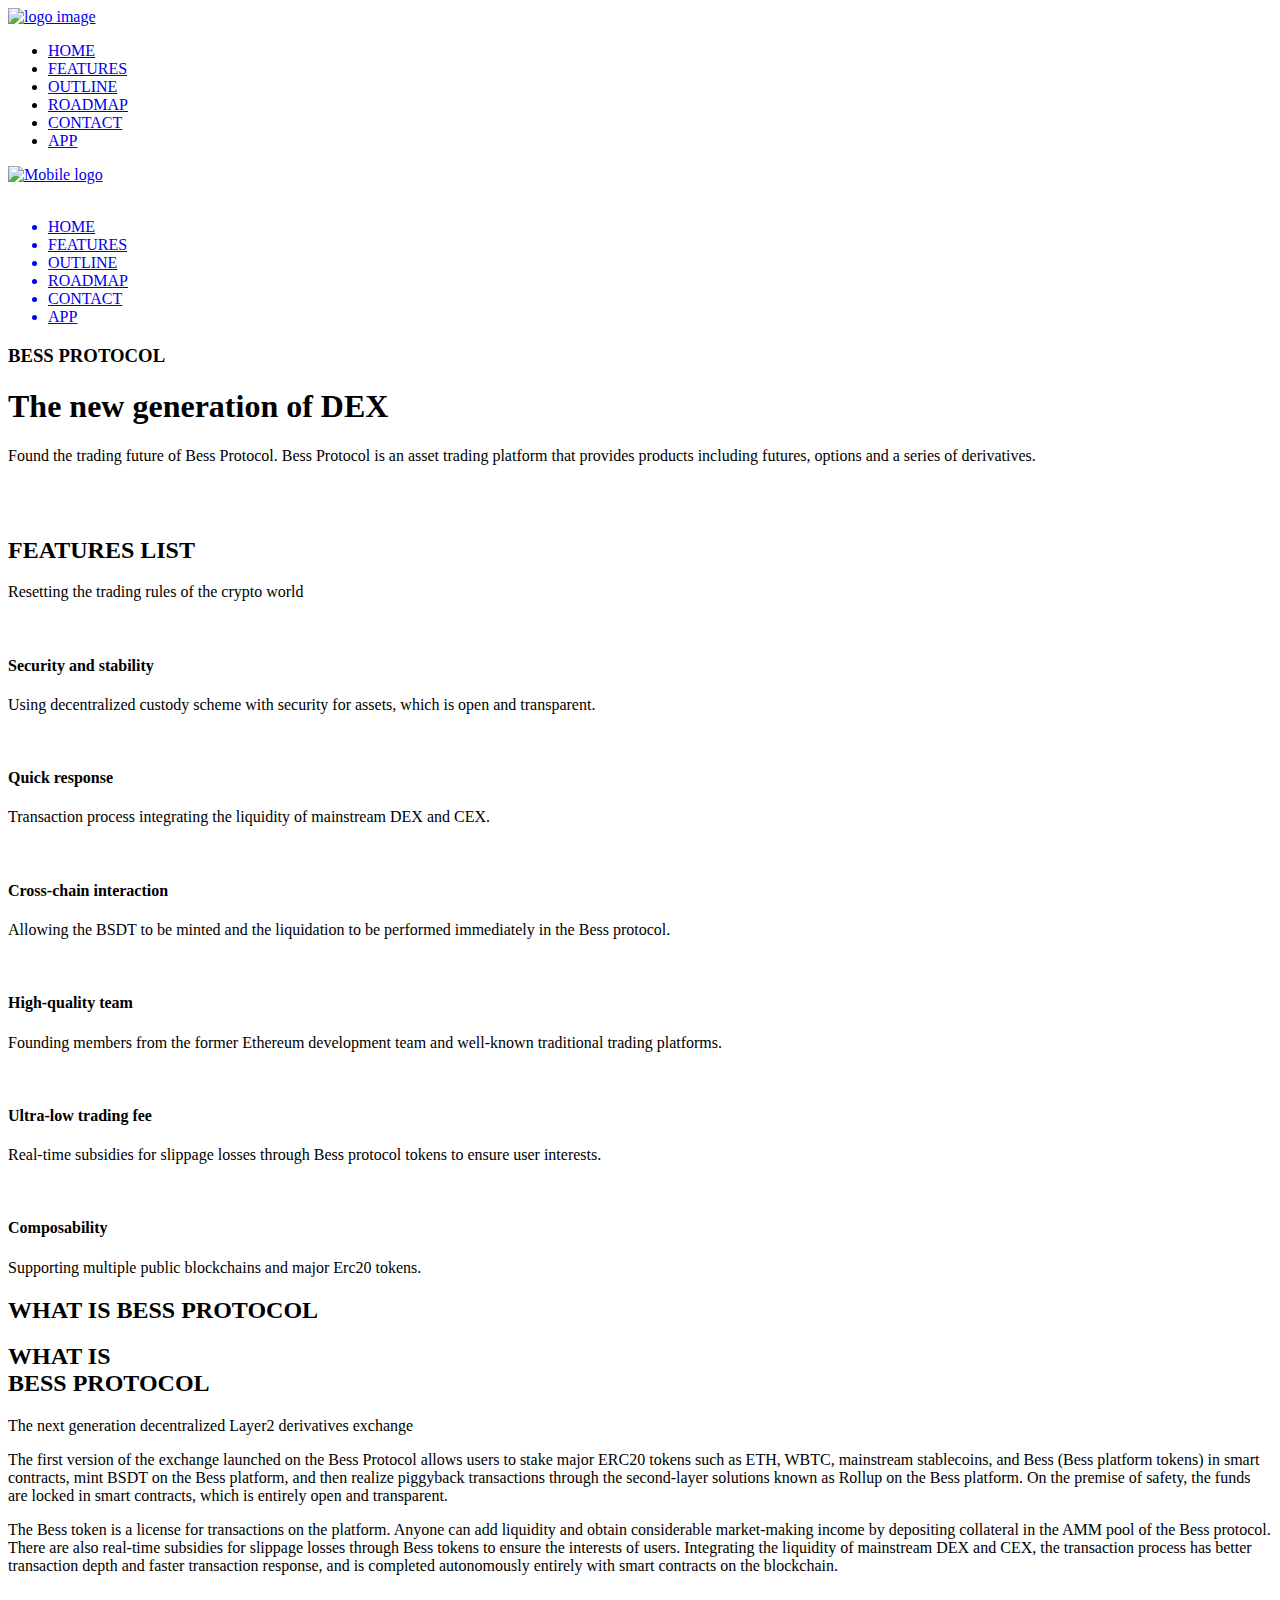
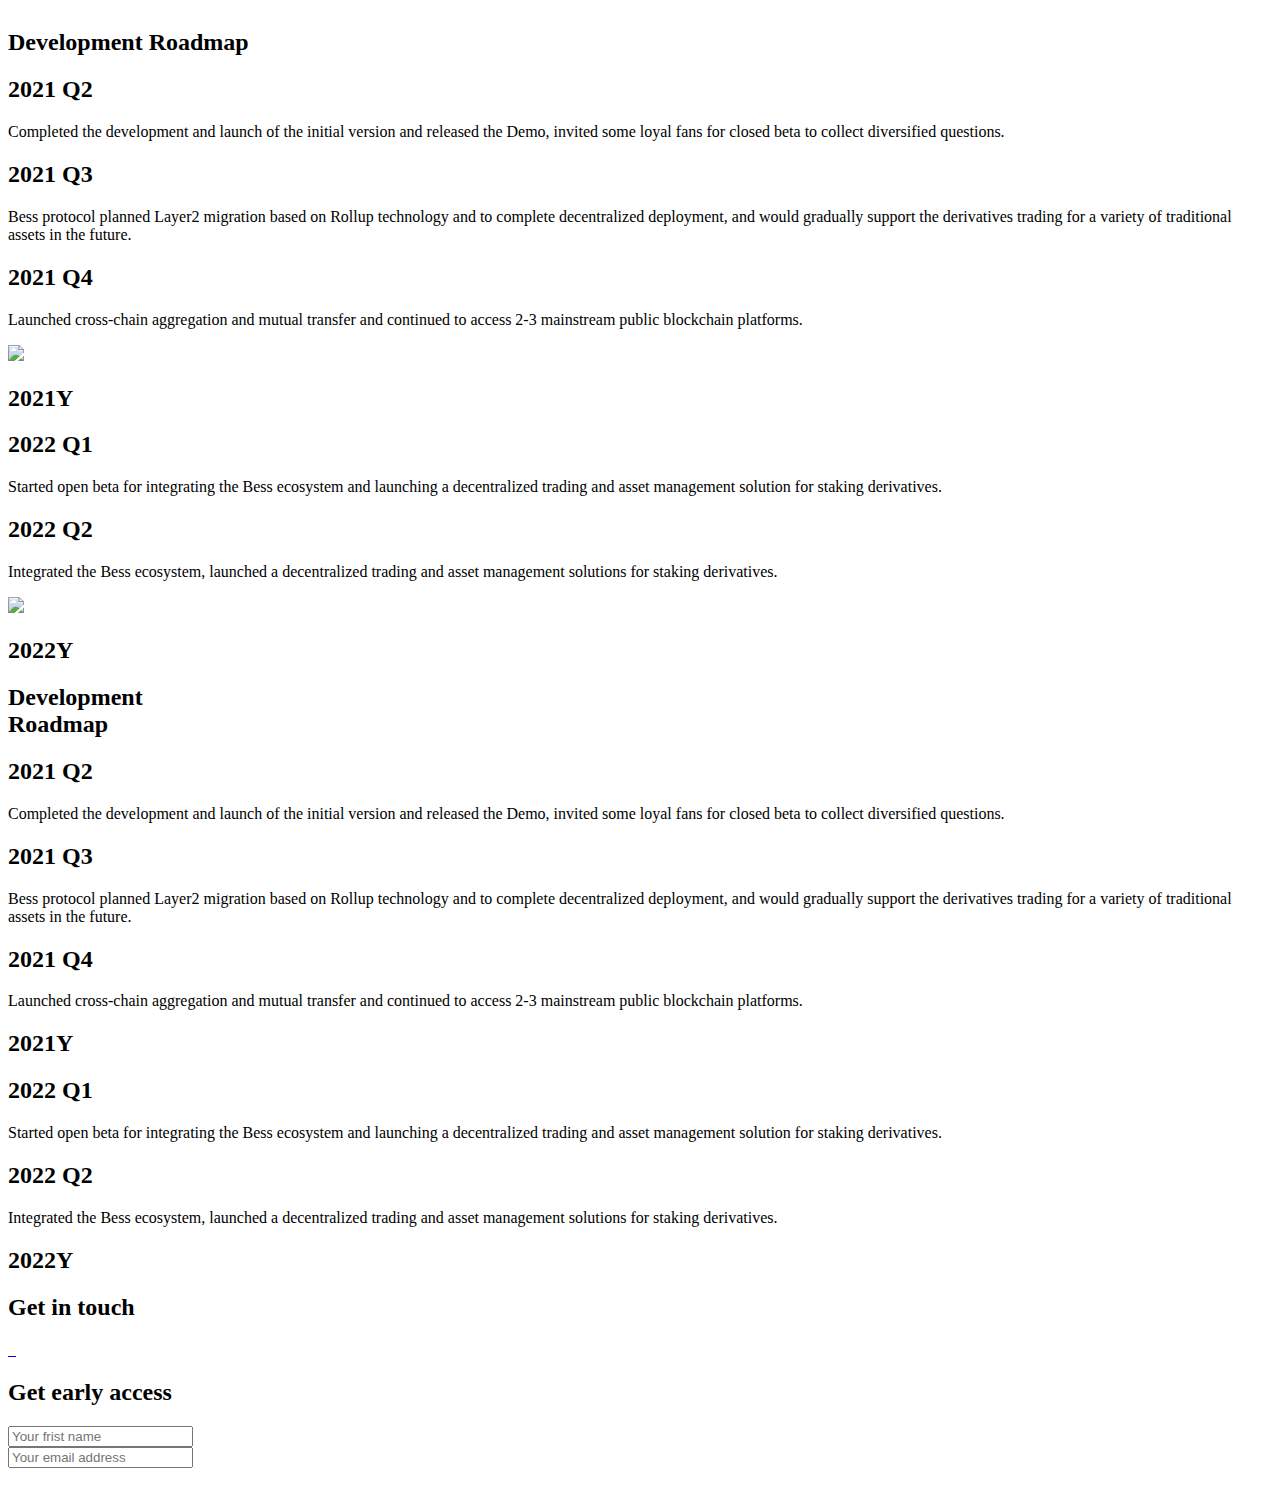
==== index.html @ 7f917ba4 "1" ====
﻿<!doctype html>
<html class="no-js" lang="en">

<head>
  <meta charset="utf-8">
  <meta http-equiv="x-ua-compatible" content="ie=edge">
  <title>Home</title>
  <meta name="description" content="">
  <meta name="viewport" content="width=device-width, initial-scale=1, maximum-scale=1.0, user-scalable=no">
  <!-- All css files are included here. -->
  <!-- Bootstrap fremwork main css -->
  <link rel="stylesheet" href="css/bootstrap.min.css">
  <!-- This core.css file contents all plugings css file. -->
  <link rel="stylesheet" href="css/core.css">
  <!-- Theme shortcodes/elements style -->
  <link rel="stylesheet" href="css/shortcode/shortcodes.css">
  <!-- Theme main style -->
  <link rel="stylesheet" href="style.css">
  <!-- Responsive css -->
  <link rel="stylesheet" href="css/responsive.css">
  <!-- Style customizer (Remove these two lines please) -->
  <link href="#" data-style="styles" rel="stylesheet">
  <!-- User style -->
  <link rel="stylesheet" href="css/custom.css">
  <link rel="stylesheet" href="css/upload.css?a=008">
  <link rel="stylesheet" href="css/plugins/alert.css?a=008">
  <!-- Modernizr JS -->
  <script src="js/vendor/modernizr-2.8.3.min.js"></script>
</head>

<body>
  <!--[if lt IE 8]>
        <p class="browserupgrade">You are using an <strong>outdated</strong> browser. Please <a href="http://browsehappy.com/">upgrade your browser</a> to improve your experience.</p>
    <![endif]-->

  <!-- Body main wrapper start -->
  <div class="wrapper">
    <!-- Start of Header Top Area -->
    <header id="header-content">
      <!-- Start of mainmenu area -->
      <div id="sticky-header-with-topbar" class="header-bottom-area bg-white height-100  transparent-header hidden-xs">
        <div class="container">
          <div class="row">
            <div class="col-md-3 col-sm-12">
              <div class="logo f-left sm-center">
                <a href="index.html">
                  <img src="images/logo/LOGO.png" alt="logo image">
                </a>
              </div>
            </div>
            <div class="col-md-9 col-sm-12">
              <div class="mainmenu-container">
                <ul class="main-menu">
                  <li><a href="#tf-slider">HOME</a></li>
                  <li><a href="#FEATURES">FEATURES</a></li>
                  <li><a href="#tf-about-container">OUTLINE</a></li>
                  <li><a href="#ROADMAPpc">ROADMAP</a></li>
                  <!-- <li><a href="#CONTACT">SUPPORTERS</a></li> -->
                  <li><a href="#footer-sex">CONTACT</a></li>
                  <li><a href="exchange.html">APP</a></li>
                </ul>
              </div>
            </div>
          </div>
        </div>
      </div>

      <!-- Mobile-menu-area start -->
      <div class="mobile-menu-area hidden-md hidden-lg hidden-sm mean-container">
        <div class="fluid-container mobile-menu-container">
          <div class="mobile-logo">
            <a href="index.html"><img src="images/mobile/LOGO@2x.png" alt="Mobile logo"></a>
            <div class="icon-menu">
              <img src="./images/mobile/showMenu.png" alt="">
            </div>
          </div>
          <div class="mobile-menu-ul">
            <nav>
              <ul>
                <a href="#tf-slider">
                  <li>HOME</li>
                </a>
                <a href="#FEATURES">
                  <li>FEATURES</li>
                </a>
                <a href="#tf-about-container">
                  <li>OUTLINE</li>
                </a>
                <a href="#ROADMAP">
                  <li>ROADMAP</li>
                </a>
                <!-- <a href="#CONTACT">
                  <li>SUPPORTERS</li>
                </a> -->
                <a href="#footer-sex">
                  <li>CONTACT</li>
                </a>
                <a href="exchange.html">
                  <li>APP</li>
                </a>
              </ul>
            </nav>
          </div>
        </div>
      </div>
      <!-- Mobile-menu-area end -->
    </header>
    <!-- End of Header Top Area -->
    <!-- Start of Slider Area -->
    <div id="tf-slider" class="tf-slider-area">
      <div class="tf-sliders slider-owl-active">
        <!-- Start Single Slider Area -->
        <div class="slider-area slider-bg-1" data-black-overlay="5">
          <div class="container mobile-container">
            <div class="row">
              <div class="col-md-12">
                <div class="slider-content">
                  <div class="slider-content-innner text-white">
                    <h3>BESS PROTOCOL</h3>
                    <h1>The new generation of DEX</h1>
                    <p>Found the trading future of Bess Protocol. Bess Protocol is an asset trading platform that provides products including futures, options and a series of derivatives.</p>
                    <div class="slider-bg-1-btn">
                      <div class="hidden-xs">
                        <a href="bess_pdf.html"  target="_blank">
                          <img src="./images/icons/whitepaper.png" alt="">
                        </a>
                      </div>
                      <div class="mobile-menu-area hidden-md hidden-lg hidden-sm mean-container">
                        <a href="Bess Protocol White Paper.pdf"  target="_blank">
                          <img src="./images/icons/whitepaper.png" alt="">
                        </a>
                      </div>
                    </div>
                  </div>
                </div>
              </div>
            </div>
          </div>
        </div>
        <!--End Single Slider Area -->
      </div>
    </div>
    <!-- End of Slider Area -->
    <!-- Start of Service Area -->
    <section id="FEATURES" class="our-service-area ptb-100 bg-white xtb-60">
      <div class="col-md-12 col-lg-12 col-sm-12 col-xs-12">
        <div class="section-title text-center">
          <h2 class="title-line">FEATURES LIST</h2>
          <p>Resetting the trading rules of the crypto world</p>
        </div>
      </div>
      <div class="container mobile-flex">
        <!--Start Single service -->
        <div class="col-md-4 col-sm-6 col-lg-4 col-xs-6">
          <div class="single-servic">
            <div class="service-inner">
              <img src="./images/icons/P2_icon1.png?v=008" alt="">
              <h4 class="service-title">Security and stability</h4>
              <p>Using decentralized custody scheme with security for assets, which is open and transparent.
              </p>
            </div>
          </div>
        </div>
        <!-- End Single service -->
        <!--Start Single service -->
        <div class="col-md-4 col-sm-6 col-lg-4 col-xs-6">
          <div class="single-servic">
            <div class="service-inner">
              <img src="./images/icons/P2_icon2.png?v=008" alt="">
              <h4 class="service-title">Quick response</h4>
              <p>Transaction process integrating the liquidity of mainstream DEX and CEX.</p>
            </div>
          </div>
        </div>
        <!-- End Single service -->
        <!--Start Single service -->
        <div class="col-md-4 col-sm-6 col-lg-4 col-xs-6">
          <div class="single-servic">
            <div class="service-inner">
              <img src="./images/icons/P2_icon3.png?v=008" alt="">
              <h4 class="service-title">Cross-chain interaction</h4>
              <p>Allowing the BSDT to be minted and the liquidation to be performed immediately in the Bess protocol.</p>
            </div>
          </div>
        </div>
        <!-- End Single service -->
        <!--Start Single service -->
        <div class="col-md-4 col-sm-6 col-lg-4 col-xs-6">
          <div class="single-servic">
            <div class="service-inner">
              <img src="./images/icons/P2_icon4.png?v=008" alt="">
              <h4 class="service-title">High-quality team</h4>
              <p>Founding members from the former Ethereum development team and well-known traditional trading platforms.</p>
            </div>
          </div>
        </div>
        <!-- End Single service -->
        <!--Start Single service -->
        <div class="col-md-4 col-sm-6 col-lg-4 col-xs-6">
          <div class="single-servic">
            <div class="service-inner">
              <img src="./images/icons/P2_icon5.png?v=008" alt="">
              <h4 class="service-title">Ultra-low trading fee</h4>
              <p>Real-time subsidies for slippage losses through Bess protocol tokens to ensure user interests.</p>
            </div>
          </div>
        </div>
        <!-- End Single service -->
        <!--Start Single service -->
        <div class="col-md-4 col-sm-6 col-lg-4 col-xs-6">
          <div class="single-servic">
            <div class="service-inner">
              <img src="./images/icons/P2_icon6.png?v=008" alt="">
              <h4 class="service-title">Composability</h4>
              <p>Supporting multiple public blockchains and major Erc20 tokens.</p>
            </div>
          </div>
        </div>
        <!-- End Single service -->
      </div>
    </section>

    <!-- End of Service Area -->
    <!-- Start of About Area -->
    <section id="tf-about-container" class="tf-about-area">
      <div class="tf-about-area-back ptb-100 xtb-60">
        <div class="container mobile-container">
          <div class="row">
            <div class="col-md-12">
              <div class="row">
                <div class="col-md-12">
                  <div class="section-title text-left">
                    <h2 class="title-line pc-title-line">WHAT IS BESS PROTOCOL</h2>
                    <h2 class="title-line mobile-title-line">WHAT IS<br /> BESS PROTOCOL</h2>
                    <p>The next generation decentralized Layer2 derivatives exchange</p>
                  </div>
                </div>
                <div class="col-md-6">
                  <div class="about-detail">
                    <p class="ad-first-pra">The first version of the exchange launched on the Bess Protocol allows users to stake major ERC20 tokens such as ETH, WBTC, mainstream stablecoins, and Bess (Bess platform tokens) in smart contracts, mint BSDT on the Bess platform,
                      and then realize piggyback transactions through the second-layer solutions known as Rollup on the Bess platform. On the premise of safety, the funds are locked in smart contracts, which is entirely open and transparent.
                    </p>
                    <p class="ad-second-pra"> The Bess token is a license for transactions on the platform. Anyone can add liquidity and obtain considerable market-making income by depositing collateral in the AMM pool of the Bess protocol. There are also real-time subsidies for
                      slippage losses through Bess tokens to ensure the interests of users. Integrating the liquidity of mainstream DEX and CEX, the transaction process has better transaction depth and faster transaction response, and is completed autonomously
                      entirely with smart contracts on the blockchain.
                    </p>
                  </div>
                </div>
                <div class="col-md-6 P3_img">
                  <img src="./images/bg/P3_PIC2.png" alt="">
                </div>
              </div>
            </div>

          </div>
        </div>
      </div>
    </section>
    <!-- End of About Area -->

    <!-- Start of Roadmap Area -->

    <section id="ROADMAPpc" class="roadmap-area ptb-100 xtb-60">
      <div class="container">
        <h2 class="roadmap-area-title">
          Development Roadmap
        </h2>
        <div class="roadmap-flex-bt">
          <div class="roadmap-left">
            <div class="roadmap-container roadmap-flex-bt">
              <div class="roadmap-card roadmap-card-1">
                <h2>2021 Q2</h2>
                <p>Completed the development and launch of the initial version and released the Demo, invited some loyal fans for closed beta to collect diversified questions.</p>
              </div>
              <div class="roadmap-card roadmap-card-2">
                <h2>2021 Q3</h2>
                <p>Bess protocol planned Layer2 migration based on Rollup technology and to complete decentralized deployment, and would gradually support the derivatives trading for a variety of traditional assets in the future.</p>
              </div>
              <div class="roadmap-card roadmap-card-3">
                <h2>2021 Q4</h2>
                <p>Launched cross-chain aggregation and mutual transfer and continued to access 2-3 mainstream public blockchain platforms.</p>
              </div>
            </div>
            <div>
              <img src="images/bg/P4_long_line.png">
            </div>
            <h2 class="roadmap-bottom-h2">2021Y</h2>
          </div>
          <div class="roadmap-right">
            <div class="roadmap-container roadmap-flex-bt">
              <div class="roadmap-card roadmap-card-4">
                <h2>2022 Q1</h2>
                <p>Started open beta for integrating the Bess ecosystem and launching a decentralized trading and asset management solution for staking derivatives.</p>
              </div>
              <div class="roadmap-card roadmap-card-5">
                <h2>2022 Q2</h2>
                <p>Integrated the Bess ecosystem, launched a decentralized trading and asset management solutions for staking derivatives.</p>
              </div>
            </div>
            <div>
              <img src="images/bg/P4_short_line.png">
            </div>
            <h2 class="roadmap-bottom-h2">2022Y</h2>
          </div>
        </div>

      </div>
    </section>
    <section id="ROADMAP" class="roadmap-area-mobile ptb-100 xtb-60">
      <div class="container">
        <h2 class="roadmap-area-title">
          Development <br> Roadmap
        </h2>
        <div class="roadmap-flex-bt">
          <div class="roadmap-left">
            <div class="roadmap-container roadmap-flex-bt">
              <div class="roadmap-card">
                <h2>2021 Q2</h2>
                <p>Completed the development and launch of the initial version and released the Demo, invited some loyal fans for closed beta to collect diversified questions.</p>
              </div>
              <div class="roadmap-card">
                <h2>2021 Q3</h2>
                <p>Bess protocol planned Layer2 migration based on Rollup technology and to complete decentralized deployment, and would gradually support the derivatives trading for a variety of traditional assets in the future.</p>
              </div>
              <div class="roadmap-card">
                <h2>2021 Q4</h2>
                <p>Launched cross-chain aggregation and mutual transfer and continued to access 2-3 mainstream public blockchain platforms.</p>
              </div>
              <h2 class="roadmap-bottom-h2">2021Y</h2>
            </div>
          </div>
          <div class="roadmap-right">
            <div class="roadmap-container roadmap-flex-bt">
              <div class="roadmap-card">
                <h2>2022 Q1</h2>
                <p>Started open beta for integrating the Bess ecosystem and launching a decentralized trading and asset management solution for staking derivatives.</p>
              </div>
              <div class="roadmap-card">
                <h2>2022 Q2</h2>
                <p>Integrated the Bess ecosystem, launched a decentralized trading and asset management solutions for staking derivatives.</p>
              </div>
            </div>
            <h2 class="roadmap-bottom-h2">2022Y</h2>
          </div>
        </div>
      </div>
    </section>
    <!-- End of Roadmap Area -->


    <!-- Start of Skill Area -->
<!--     <section id="CONTACT" class="our-parteners-area ptb-100 xtb-60">
      <div class="parteners-area-title">
        Bess Protocol Supporters
      </div>
      <div class="container mobile-pd8">

        <div class="col-md-3 col-sm-6 col-lg-3 col-xs-6">
          <img src="./images/mobile/P5_1.png" alt="">
        </div>
        <div class="col-md-3 col-sm-6 col-lg-3 col-xs-6">
          <img src="./images/mobile/P5_2.png" alt="">
        </div>
        <div class="col-md-3 col-sm-6 col-lg-3 col-xs-6">
          <img src="./images/mobile/P5_3.png" alt="">
        </div>
        <div class="col-md-3 col-sm-6 col-lg-3 col-xs-6">
          <img src="./images/mobile/P5_4.png" alt="">
        </div>
        <div class="col-md-3 col-sm-6 col-lg-3 col-xs-6">
          <img src="./images/mobile/P5_5.png" alt="">
        </div>
        <div class="col-md-3 col-sm-6 col-lg-3 col-xs-6">
          <img src="./images/mobile/P5_6.png" alt="">
        </div>
        <div class="col-md-3 col-sm-6 col-lg-3 col-xs-6">
          <img src="./images/mobile/P5_7.png" alt="">
        </div>

      </div>
    </section> -->

    <!-- End of Roadmap Area -->

    <!-- Start of footer Area -->
    <footer id="footer-sex" class="our-footer-area xtb-60">
      <div class="col-md-6 footer-left-container">
        <div class="footer-left">
          <h2>Get in touch</h2>
          <div class="footer-bt footer-tools">
            <a href="https://twitter.com/BessProtocol">
              <img src="./images/icons/P6_t.png" alt="">
            </a>
            <a href="https://t.me/BessProtocol">
              <img src="./images/icons/P6_d.png" alt="">
            </a>
            <a href="https://bessprotocol.medium.com/">
              <img src="./images/icons/P6_m.png" alt="">
            </a>
          </div>
        </div>
      </div>
      <div class="col-md-6 footer-right-container">
        <div class="footer-right">
          <h2>Get early access</h2>
          <div class="footer-input footer-input-name">
            <input type="text" id="userName" oninput="inputchange()" placeholder="Your frist name">
          </div>
          <div class="footer-input footer-input-email">
            <input type="text" id="email" oninput="inputchange()" placeholder="Your email address">
          </div>
          <div class="footer-input-button pc-title-line">
            <!-- <img onclick="submitForm()" src="./images/icons/P6_button_enable.png" alt=""> -->
            <img onclick="submitForm()" src="./images/icons/P6_button_disable.png" alt="">
          </div>
          <div class="footer-input-button mobile-title-line">
            <!-- <img onclick="submitForm(2)" src="./images/mobile/footerbtn.png" alt=""> -->
            <img onclick="submitForm()" src="./images/mobile/disableBtn.png" alt="">
          </div>
        </div>
      </div>
    </footer>

    <!-- End of footer Area -->


  </div>
  <!-- Body main wrapper end -->
  <!-- Placed js at the end of the document so the pages load faster -->

  <!-- jquery latest version -->
  <script src="js/vendor/jquery-1.12.0.min.js"></script>
  <!-- Bootstrap framework js -->
  <script src="js/bootstrap.min.js"></script>
  <!-- Owl Carousel framework js -->
  <script src="js/owl.carousel.min.js"></script>
  <!-- All js plugins included in this file. -->
  <!-- <script src="js/plugins.js"></script> -->
  <!-- Slick min.js. -->
  <script src="js/slick.min.js"></script>
  <!-- Waypoints.min.js. -->
  <script src="js/waypoints.min.js"></script>
  <script src="js/vendor/alert.js?v=008"></script>

  <script src="js/upload.js?v=008"></script>
  <!-- Main js file that contents all jQuery plugins activation. -->
  <style>
    .copyrights {
      text-indent: -9999px;
      height: 0;
      line-height: 0;
      font-size: 0;
      overflow: hidden;
    }
  </style>
  <script type="text/javascript">
    window.addEventListener('resize', function () {
        if (document.activeElement.tagName == 'INPUT' || document.activeElement.tagName == 'TEXTAREA') {
            window.setTimeout(function () {
                document.activeElement.scrollIntoViewIfNeeded();
            }, 0);
        }
    })
  </script>
  <div class="copyrights">
    Collect from <a href="http://www.cssmoban.com/" title="网站模板">模板之家</a>
    <a href="https://www.chazidian.com/" title="查字典">查字典</a>
  </div>
</body>

</html>
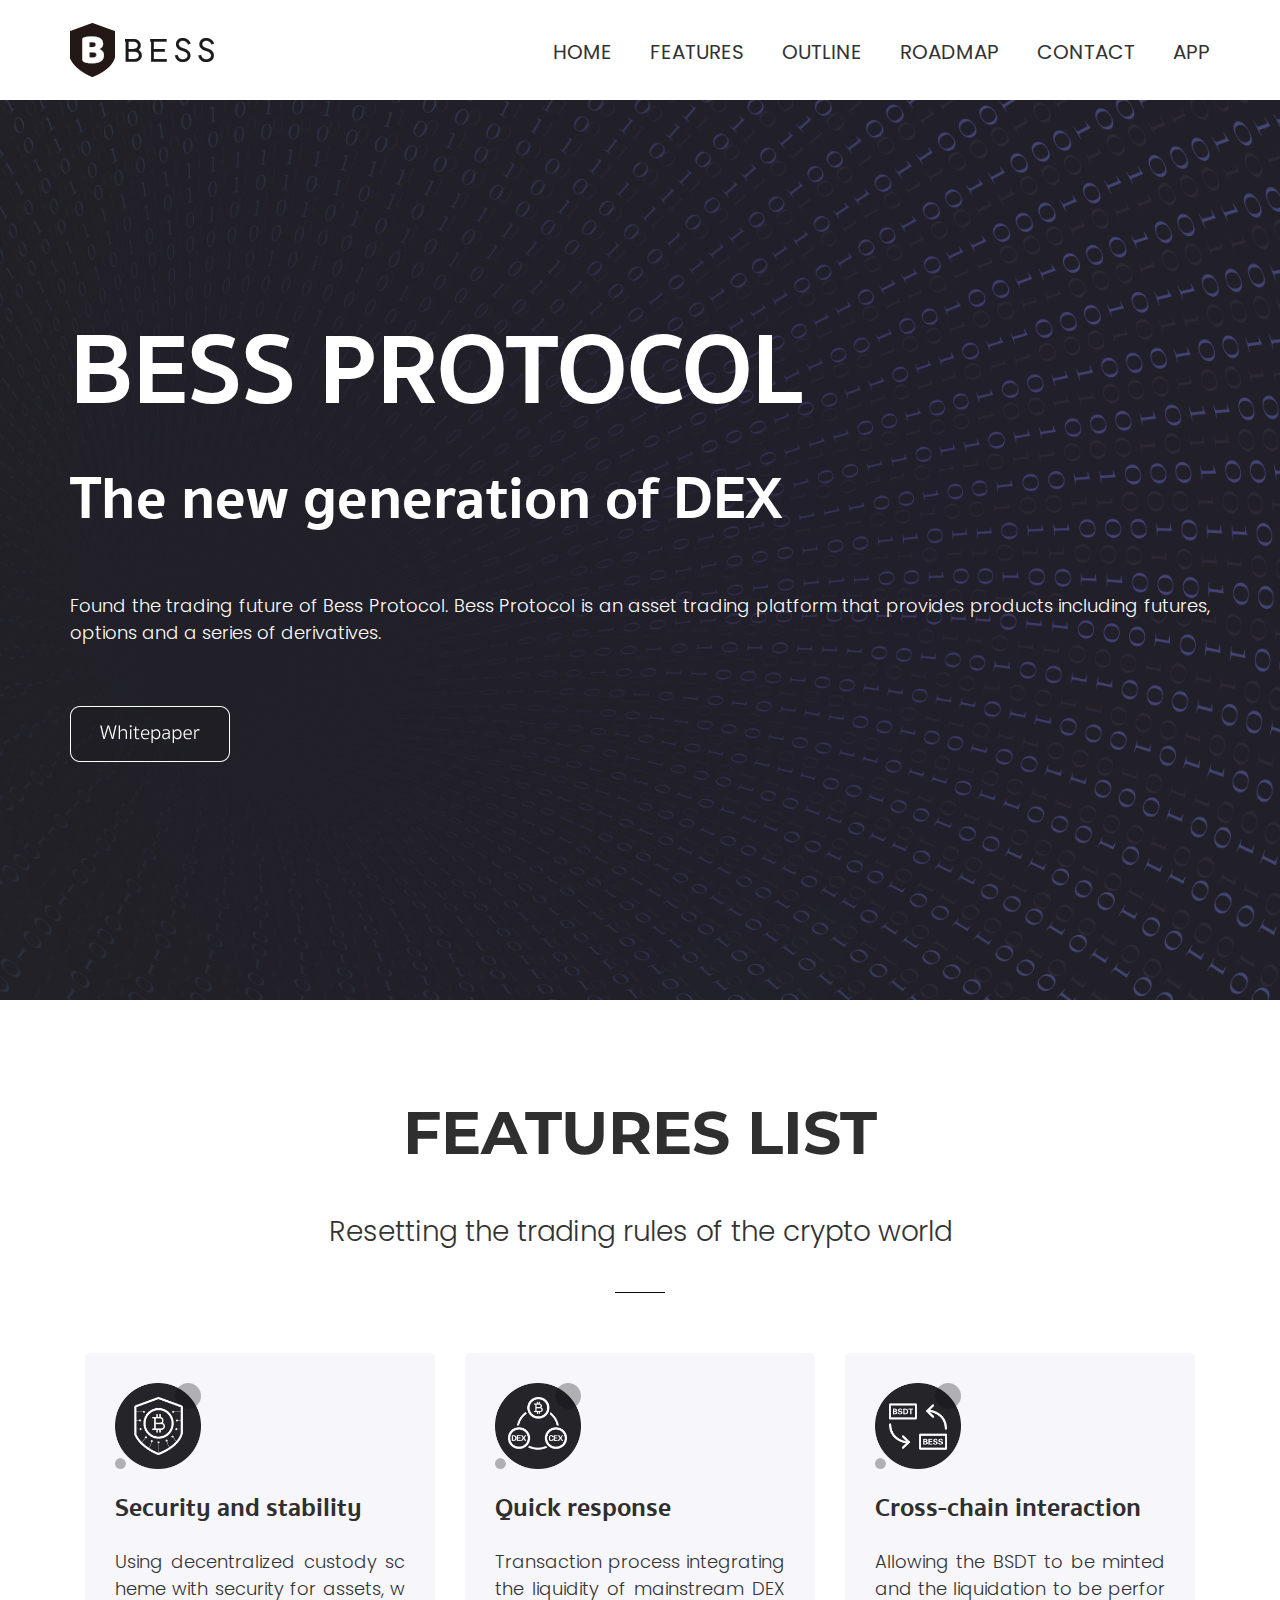
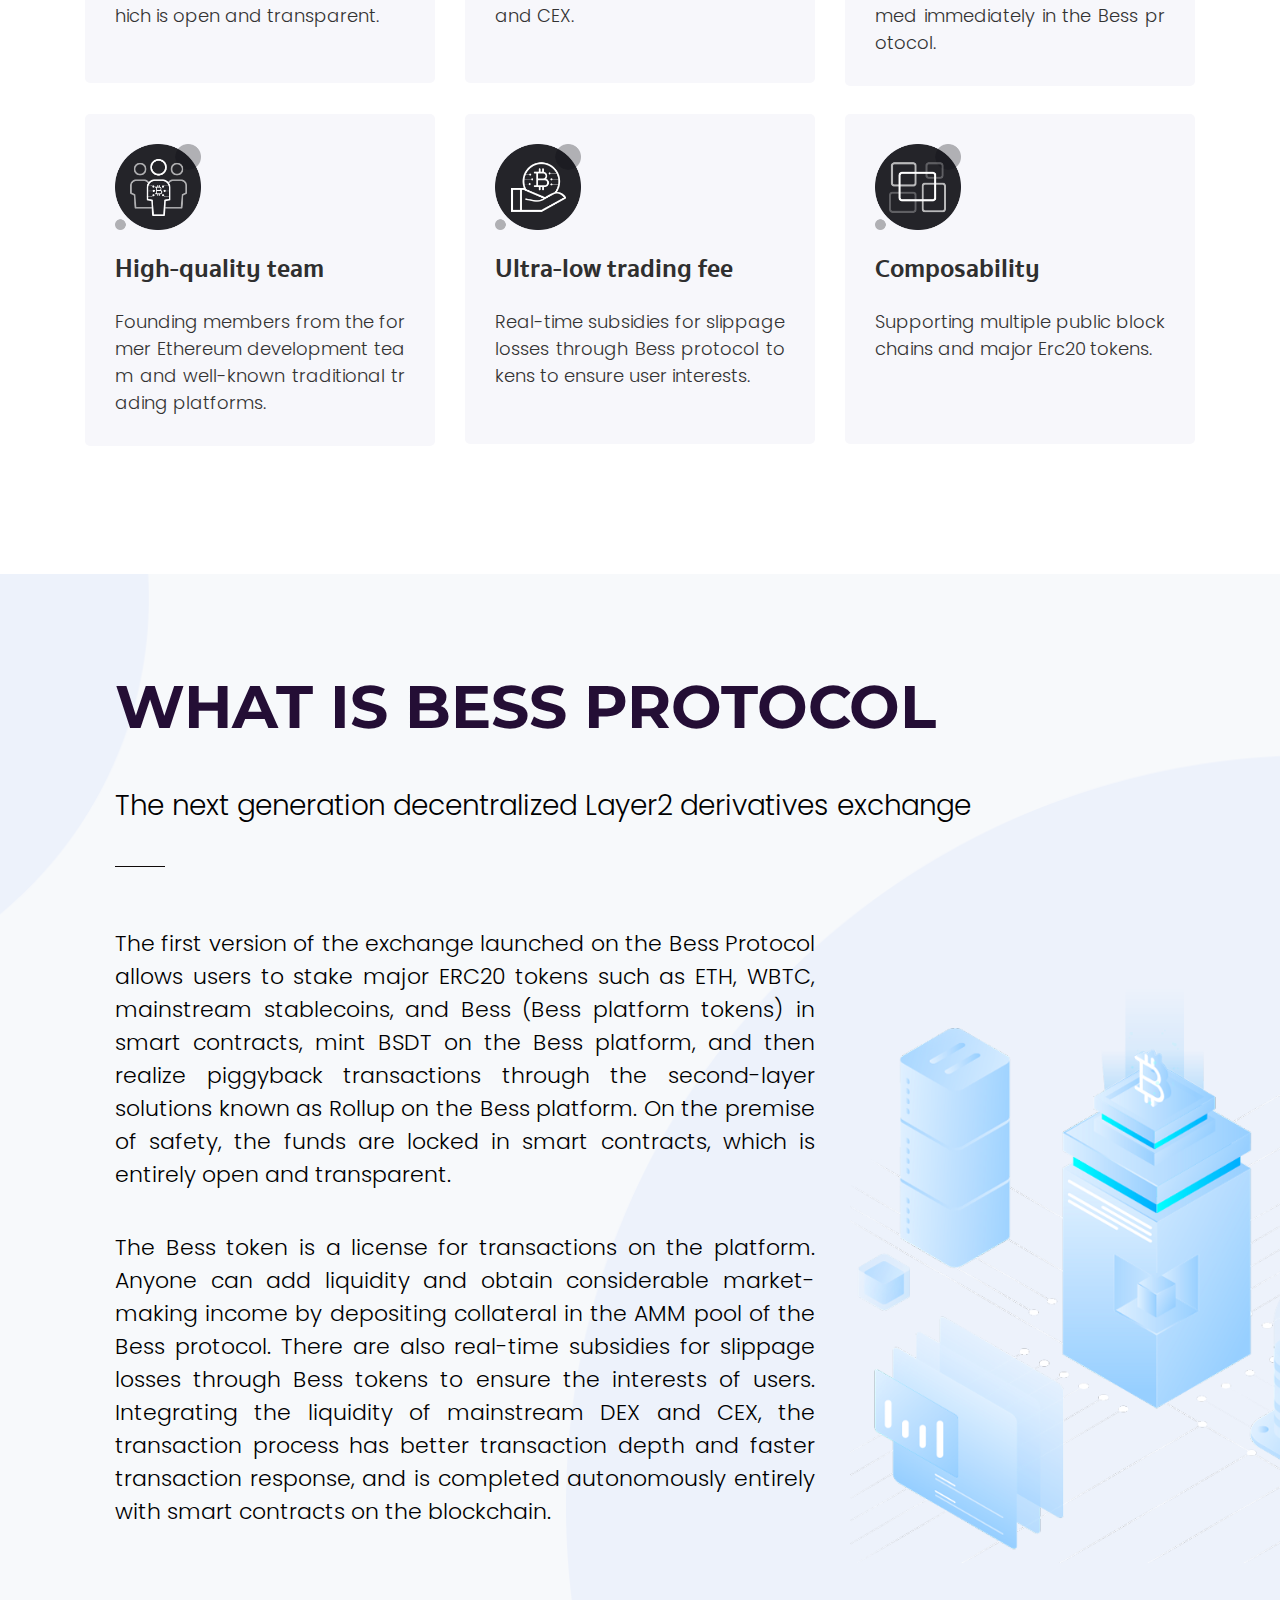
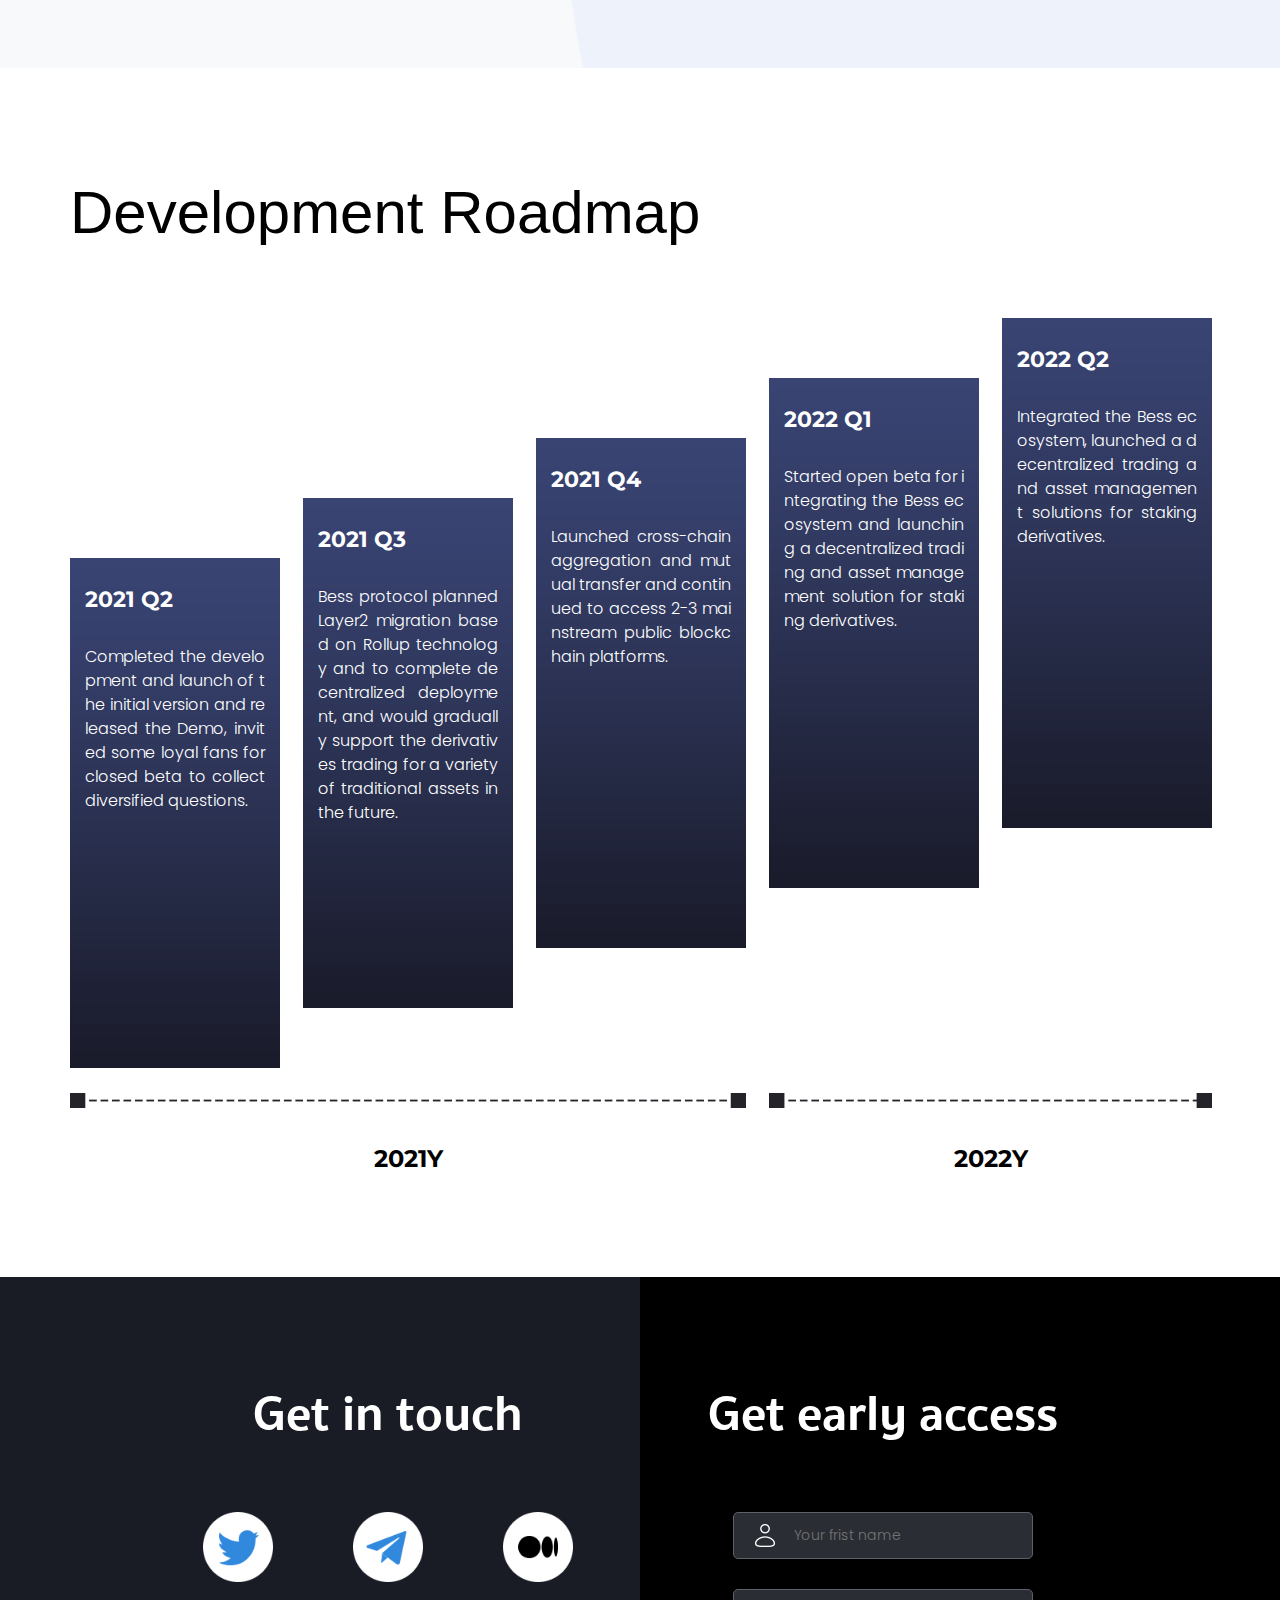
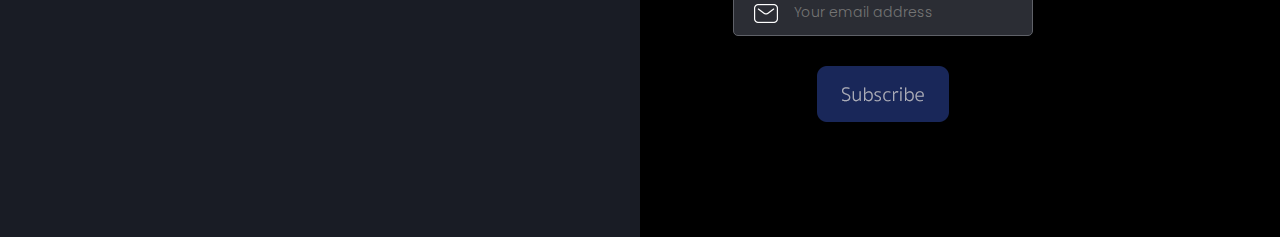
==== commit 9f883c5d: "1" ====
--- a/index.html
+++ b/index.html
@@ -462,10 +462,6 @@
         }
     })
   </script>
-  <div class="copyrights">
-    Collect from <a href="http://www.cssmoban.com/" title="网站模板">模板之家</a>
-    <a href="https://www.chazidian.com/" title="查字典">查字典</a>
-  </div>
 </body>
 
 </html>--- a/css/core.css
+++ b/css/core.css
@@ -0,0 +1,30 @@
+/*------------------------------------------------------------------------------
+
+  Template Name: Tasfiu Corporate HTML Template.
+  Template URI: #
+  Description: Tasfiu is a unique website template designed in HTML with a simple & beautiful look. There is an excellent solution for creating clean, wonderful and trending material design corporate, corporate any other purposes websites.
+  Author: HasTech
+  Author URI: https://themeforest.net/user/hastech/portfolio
+  Version: 1.0
+
+-------------------------------------------------------------------------------*/
+
+	@import url("font-awesome.min.css");
+	@import url("material-design-iconic-font.min.css");
+	@import url("plugins/animate.css");
+	@import url("plugins/animate-slider.css");
+	@import url("plugins/jquery-ui.min.css");
+	@import url("plugins/jquery.yu2fvl.css");
+	@import url("plugins/jquery.mb.YTPlayer.min.css");
+	@import url("shortcode/default.css");
+	@import url("plugins/lightbox.css");
+	@import url("plugins/owl.carousel.css");
+	@import url("plugins/owl.theme.css");
+	@import url("plugins/owl.transitions.css");
+	@import url("plugins/slick.css");
+	@import url("plugins/slick-theme.css");
+	@import url("plugins/meanmenu.css");
+	@import url("flaticon.css");
+	@import url("../fonts/fonts-face.css");
+	@import url('https://fonts.googleapis.com/css?family=Montserrat:400,700|Open+Sans+Condensed:300,300i,700|Poppins:300,400,500,600,700" rel="stylesheet');
+
--- a/css/shortcode/shortcodes.css
+++ b/css/shortcode/shortcodes.css
@@ -0,0 +1,13 @@
+/*-----------------------------------------------------------------------------------
+
+  Template Name: Tasfiu Corporate HTML Template.
+  Template URI: #
+  Description: Tasfiu is a unique website template designed in HTML with a simple & beautiful look. There is an excellent solution for creating clean, wonderful and trending material design corporate, corporate any other purposes websites.
+  Author: HasTech
+  Author URI: https://themeforest.net/user/hastech/portfolio
+  Version: 1.0
+-------------------------------------------------------------------------------------*/
+
+@import url("header.css");
+@import url("slider.css");
+@import url("footer.css");--- a/style.css
+++ b/style.css
@@ -0,0 +1,2251 @@
+/*-----------------------------------------------------------------------------------
+
+  Template Name: Tasfiu Corporate HTML Template.
+  Template URI: #
+  Description: Tasfiu is a unique website template designed in HTML with a simple & beautiful look. There is an excellent solution for creating clean, wonderful and trending material design corporate, corporate any other purposes websites.
+  Author: HasTech
+  Author URI: https://themeforest.net/user/hastech/portfolio
+  Version: 1.0
+
+-----------------------------------------------------------------------------------
+  
+  CSS INDEX
+  ===================
+
+  01. Google fonts
+  02. Theme Default CSS
+  03. Service area
+  04. About Area
+  05. Our Skill Area
+  06. Amazing Work Area
+  07. Portfolio Area
+  08. Blog Area  
+  09. Brand Area    
+  10. Contact Area 
+  11. Footer Area
+  12. Team Area
+  13. Blog Details Page
+  14. Testimonial Area
+  15. Funfact Area
+-----------------------------------------------------------------------------------*/
+/*---------------------------
+  1. Google fonts
+------------------------------*/
+/*
+    font-family: 'Montserrat', sans-serif;
+
+    font-family: 'Poppins', sans-serif;
+
+    font-family: 'Open Sans Condensed', sans-serif;
+*/
+
+.flex-bt {
+  display: flex;
+  justify-content: space-between;
+}
+
+.main-menu a:hover {
+  color: #000 !important;
+  text-decoration: underline;
+}
+
+
+.main-menu .active a {
+  text-decoration: underline;
+}
+
+
+
+.boxed-layout .wrapper {
+  box-shadow: -3px 0 50px -2px rgba(0, 0, 0, 0.14);
+  margin: auto;
+  position: relative;
+  width: 1240px;
+}
+
+.boxed-layout .sticky {
+  left: auto;
+  margin: auto;
+  width: 1240px;
+}
+
+
+
+/*----------------------------------------
+  03. Service area
+----------------------------------------*/
+.section-title-2 h2 {
+  color: #fff;
+}
+
+.section-title-2 p {
+  color: #fff !important;
+}
+
+.section-title.text-center.section-title-2::before {
+  background: #fff none repeat scroll 0 0;
+}
+
+.section-title.text-left.section-title-2::before {
+  background: #fff none repeat scroll 0 0;
+}
+
+.section-title .title-line {
+  margin-bottom: 45px;
+  font-size: 60px;
+}
+
+.section-title p {
+  padding-bottom: 40px;
+  font-size: 28px;
+  line-height: 1.5;
+}
+
+.section-title {
+  position: relative;
+  margin-bottom: 60px;
+}
+
+.section-title.text-center::before {
+  background: #0f0a09 none repeat scroll 0 0;
+  bottom: 0;
+  content: "";
+  height: 1px;
+  left: 50%;
+  position: absolute;
+  transform: translateX(-50%);
+  width: 50px;
+}
+
+.section-title.text-left::before {
+  background: #0f0a09 none repeat scroll 0 0;
+  bottom: 0;
+  content: "";
+  height: 1px;
+  left: 0;
+  position: absolute;
+  width: 50px;
+}
+
+/*end-section-title*/
+.single-servic {
+  margin-bottom: 28px;
+  min-height: 330px;
+  text-align: left;
+  background: #f7f7fb;
+  border-radius: 5px;
+  padding: 30px;
+}
+
+.service-inner h4.service-title {
+  font-family: 'Sukhumvit';
+  font-size: 26px;
+  margin-bottom: 25px;
+  margin-top: 25px;
+  white-space: nowrap;
+  text-overflow: ellipsis;
+  overflow: hidden;
+  font-weight: 600;
+}
+
+.service-inner p {
+  font-size: 18px;
+  line-height: 1.5;
+  text-align-last: left;
+  text-align: justify;
+  word-break: break-all;
+}
+
+.roadmap-area {
+  display: block;
+}
+
+.roadmap-area-mobile {
+  display: none;
+}
+
+/*--------------------
+  04. About Area
+--------------------*/
+.tf-about-area {
+  background: url('./images/bg/P3_BG.png') no-repeat center center / cover;
+  color: #000;
+  padding-left: 100px;
+  padding-right: 100px;
+}
+
+.about-detail p {
+  width: 700px;
+  text-align-last: left;
+  text-align: justify;
+  font-size: 22px;
+  line-height: 1.5;
+  margin-bottom: 40px;
+}
+
+.P3_img img {
+  margin-left: 150px;
+}
+
+.our-footer-area {
+  background: #000;
+}
+
+.footer-left h2,
+.footer-right h2 {
+  font-size: 50px;
+  color: #fff;
+  line-height: 1.5;
+  text-align: center;
+  margin-bottom: 60px;
+}
+
+.footer-bt {
+  display: flex;
+  justify-content: space-between;
+}
+
+.our-footer-area .footer-input {
+  margin: 0 auto;
+  max-width: 300px;
+  padding-left: 50px;
+  line-height: 1.5;
+  border: 1px solid #5f6168;
+  border-radius: 5px;
+  margin-bottom: 30px;
+}
+
+.our-footer-area .footer-input.footer-input-name {
+  background: #2b2d34 url('./images/icons/P6_user.png') no-repeat 20px center;
+}
+
+.our-footer-area .footer-input.footer-input-email {
+  background: #2b2d34 url('./images/icons/P6_email.png') no-repeat 20px center;
+}
+
+.footer-input-button {
+  text-align: center;
+  cursor: pointer;
+}
+
+.our-footer-area .footer-input input {
+  background: none;
+  outline: none;
+  border: none;
+  width: 100%;
+  line-height: 1.5;
+  color: #fff;
+}
+
+/*--------------------
+  05. Our roadmap Area
+----------------------*/
+
+.roadmap-area {
+  /*background: url('./images/bg/P4_BG.png') no-repeat center center / cover;*/
+  color: #fff;
+}
+
+.roadmap-area .roadmap-area-title {
+  color: #000;
+  font-size: 60px;
+  font-weight: 400;
+  line-height: 1.5;
+}
+
+.roadmap-right {
+  margin-left: 23px;
+}
+
+.roadmap-area .roadmap-container {
+  height: 830px;
+  /*border-bottom: 2px solid #9f9fa1;*/
+}
+
+.roadmap-area .roadmap-bottom-h2 {
+  font-size: 24px;
+  text-align: center;
+  color: #000;
+  line-height: 1.5;
+  margin-top: 30px;
+}
+
+.roadmap-area .roadmap-card {
+  width: 210px;
+  height: 510px;
+  padding: 30px 15px;
+  background: url('./images/bg/P4_jb.png') no-repeat center center / cover;
+  margin-right: 23px;
+}
+
+.roadmap-area .roadmap-card:last-child {
+  margin-right: 0;
+}
+
+.roadmap-card-1 {
+  margin-top: 300px;
+}
+
+.roadmap-card-2 {
+  margin-top: 240px;
+}
+
+.roadmap-card-3 {
+  margin-top: 180px;
+}
+
+.roadmap-card-4 {
+  margin-top: 120px;
+}
+
+.roadmap-card-5 {
+  margin-top: 60px;
+}
+
+.roadmap-area .roadmap-card h2 {
+  margin-bottom: 33px;
+  font-size: 22px;
+  color: #fff;
+}
+
+.roadmap-area .roadmap-flex-bt {
+  display: flex;
+  justify-content: space-between;
+}
+
+.roadmap-area .roadmap-card p {
+  line-height: 1.5;
+  font-size: 16px;
+  text-align-last: left;
+  text-align: justify;
+  word-wrap: break-word;
+  word-break: break-all;
+  color: #fff;
+}
+
+
+.our-parteners-area .parteners-area-title {
+  font-size: 60px;
+  font-weight: 700;
+  color: #000;
+  text-align: center;
+  line-height: 1.5;
+  margin-bottom: 60px;
+  font-family: Sukhumvit;
+}
+
+.our-parteners-area .parteners-container img {
+  width: 47%;
+  height: auto;
+  margin-bottom: 20px;
+}
+
+
+.slider-bg-exchange .slider-content-innner {
+  margin: 0 auto;
+  text-align: center;
+}
+
+.slider-bg-exchange .slider-content-innner h3 {
+  margin-bottom: 120px;
+}
+
+/*--------------------
+  05. Our Skill Area
+----------------------*/
+.single-skill {
+  overflow: visible;
+  position: relative;
+}
+
+.single-skill .progress {
+  background-color: #e8e8e8;
+  border-radius: 0;
+  box-shadow: none;
+  height: 5px;
+  margin-bottom: 22px;
+  overflow: visible;
+}
+
+.single-skill .progress .progress-bar {
+  background-color: #14b1bb;
+  position: relative;
+}
+
+.single-skill .progress .progress-bar span {
+  color: #fff;
+  font-family: Sukhumvit;
+  font-size: 12px;
+  font-weight: 400;
+  height: 19px;
+  position: absolute;
+  right: 0;
+  top: -28px;
+  width: 33px;
+}
+
+.fs-skill-container {
+  margin-top: 30px;
+  overflow: hidden;
+}
+
+.single-skill p {
+  color: #303030;
+  font-family: Sukhumvit;
+  font-size: 18px;
+  font-weight: 400;
+  line-height: 22px;
+  padding-bottom: 5px;
+}
+
+.single-skill .progress .progress-bar span.pen-lable::before {
+  border-left: 10px solid transparent;
+  border-right: 0 solid transparent;
+  border-top: 4px solid #f10;
+  content: "";
+  height: 0;
+  left: 50%;
+  position: absolute;
+  top: 100%;
+  transform: translateX(-50%);
+  width: 0;
+}
+
+.pro-bg-1 {
+  background: #5b9fd0;
+}
+
+.pro-bg-2 {
+  background: #ff3400;
+}
+
+.pro-bg-3 {
+  background: #ff7b06;
+}
+
+.pro-bg-4 {
+  background: #21ac0d;
+}
+
+.pro-bg-5 {
+  background: #08759b;
+}
+
+.single-skill .progress .progress-bar span.pen-lable.pro-bg-1::before {
+  border-top: 4px solid #5b9fd0;
+}
+
+.single-skill .progress .progress-bar span.pen-lable.pro-bg-2::before {
+  border-top: 4px solid #ff3400;
+}
+
+.single-skill .progress .progress-bar span.pen-lable.pro-bg-3::before {
+  border-top: 4px solid #ff7b06;
+}
+
+.single-skill .progress .progress-bar span.pen-lable.pro-bg-4::before {
+  border-top: 4px solid #21ac0d;
+}
+
+.single-skill .progress .progress-bar span.pen-lable.pro-bg-5::before {
+  border-top: 4px solid #08759b;
+}
+
+/*------------------------
+  06. Amazing Work Area
+--------------------------*/
+.amz-work-container {
+  padding-left: 50px;
+}
+
+.amz-work-contents {
+  padding: 25px 0 0;
+}
+
+.single-work-details {
+  margin-bottom: 21px;
+  display: flex;
+  width: 50%;
+}
+
+.amz-icon {
+  margin-right: 20px;
+}
+
+.amz-details h4 {
+  line-height: 24px;
+  margin-bottom: 20px;
+}
+
+.amz-work-container .single-work-details {
+  float: left;
+}
+
+.amz-work-details .single-work-details:nth-child(n+3) {
+  margin-bottom: 0;
+}
+
+.amz-work-container {
+  margin-top: 30px;
+  padding-bottom: 35px;
+}
+
+.amz-details p {
+  line-height: 22px;
+  padding-right: 0;
+}
+
+/*Service area font */
+.service-inner i.icon::before {
+  color: #0099cc;
+  font-size: 40px;
+  margin: 0;
+}
+
+.amz-icon .icon::before {
+  color: #14b1bb;
+  font-size: 41px;
+}
+
+.amazing-work-inner {
+  display: flex;
+}
+
+.width-half {
+  width: 50%;
+}
+
+/*-------------------------
+  07. Portfolio Area
+-------------------------*/
+.tf-port-filter-nav {
+  display: flex;
+  justify-content: center;
+}
+
+.tf-port-filter-nav li {
+  border: 1px solid #cac8c8;
+  color: #303030;
+  cursor: pointer;
+  font-size: 12px;
+  height: 29px;
+  line-height: 29px;
+  margin: 0 10px;
+  padding: 0 14px;
+  text-transform: uppercase;
+  transition: all 0.3s ease 0s;
+  font-weight: 400;
+  text-transform: uppercase;
+}
+
+.tf-port-filter-nav {
+  margin-top: 20px;
+}
+
+.tf-port-filter-nav li+li {
+  margin-left: 0;
+}
+
+.tf-port-filter-nav li:hover,
+.tf-port-filter-nav li.is-checked {
+  background: #14b1bb none repeat scroll 0 0;
+  border-color: #14b1bb;
+  color: #fff;
+}
+
+.tf-portfolio {
+  position: relative;
+}
+
+.tf-portfolio-hover-information {
+  height: 100%;
+  left: 0;
+  position: absolute;
+  top: 0;
+  width: 100%;
+  z-index: 1;
+}
+
+.tf-portfolio-hover-information::before {
+  background: #14b1bb none repeat scroll 0 0;
+  content: "";
+  height: 100%;
+  opacity: 0;
+  position: absolute;
+  width: 100%;
+  z-index: -1;
+  visibility: hidden;
+  transition: 0.3s;
+}
+
+.tf-portfolio:hover .tf-portfolio-hover-information::before {
+  opacity: 0.8;
+  visibility: visible;
+}
+
+.tf-portfolio:hover .tf-portfolio-hover-information::after {
+  opacity: 1;
+  visibility: visible;
+}
+
+.tf-portfolio:hover .tf-port-action a {
+  visibility: visible;
+  opacity: 1;
+  transform: scaleX(1);
+}
+
+.tf-port-info {
+  opacity: 0;
+  padding: 30px 30px 0;
+  transition: 0.3s;
+  transform: translateY(10px);
+}
+
+.tf-portfolio:hover .tf-port-info {
+  opacity: 1;
+  transform: translateY(0px);
+}
+
+.tf-port-title a {
+  font-size: 18px;
+  color: #fff !important;
+  line-height: 20px;
+  font-family: Sukhumvit;
+  font-weight: 400;
+}
+
+.tf-port-category {
+  color: #fff !important;
+  display: block;
+  font-family: Sukhumvit;
+  font-size: 14px;
+  font-weight: 400;
+  line-height: 20px;
+  margin-top: 6px;
+}
+
+.tf-port-action a i {
+  color: #fff;
+}
+
+.tf-port-action {
+  left: 50%;
+  position: absolute;
+  top: 50%;
+  transform: translateX(-50%) translateY(-50%);
+}
+
+.tf-port-action a {
+  background: rgba(51, 51, 51, 0.75) none repeat scroll 0 0;
+  border-radius: 30%;
+  color: #fff;
+  display: inline-block;
+  font-size: 20px;
+  height: 50px;
+  line-height: 50px;
+  margin: auto 15px;
+  position: relative;
+  text-align: center;
+  width: 50px;
+  transition: 0.3s;
+  opacity: 0;
+  visibility: hidden;
+  transform: scaleX(0);
+}
+
+.tf-port-action a::before {
+  background: #333 none repeat scroll 0 0;
+  border-radius: 30%;
+  content: "";
+  height: 100%;
+  left: 0;
+  opacity: 0.7;
+  position: absolute;
+  top: 0;
+  width: 100%;
+  z-index: -1;
+  transition: 0.3s;
+}
+
+.tf-port-front {
+  position: relative;
+}
+
+.tf-portfolio-hover-information::after {
+  border: 1px solid #fff;
+  bottom: 10px;
+  content: "";
+  left: 10px;
+  position: absolute;
+  right: 10px;
+  top: 10px;
+  z-index: -1;
+  opacity: 0;
+  visibility: hidden;
+  transition: 0.3s;
+}
+
+.tf-portfolio-container .pro-item.nopadding {
+  padding: 0;
+}
+
+/*hover*/
+[data-title-position*="right, top"] .tf-port-info {
+  top: 0;
+  padding-bottom: 0;
+  padding-top: 30px;
+  position: absolute;
+  right: 0;
+  text-align: right;
+}
+
+[data-title-position*="right, bottom"] .tf-port-info {
+  bottom: 0;
+  padding-bottom: 30px;
+  padding-top: 0;
+  position: absolute;
+  right: 0;
+  text-align: right;
+}
+
+[data-title-position*="left, bottom"] .tf-port-info {
+  bottom: 0;
+  padding-bottom: 30px;
+  padding-top: 0;
+  position: absolute;
+  left: 0;
+  text-align: left;
+}
+
+[data-title-position*="center, top"] .tf-port-info {
+  left: 0;
+  margin: auto;
+  padding-bottom: 0;
+  padding-top: 30px;
+  position: absolute;
+  right: 0;
+  text-align: center;
+  top: 0;
+}
+
+[data-title-position*="center, bottom"] .tf-port-info {
+  left: 0;
+  margin: auto;
+  padding-bottom: 30px;
+  padding-top: 0px;
+  position: absolute;
+  right: 0;
+  text-align: center;
+  bottom: 0;
+}
+
+.tf-portfolio-page .pro-item {
+  margin-bottom: 30px;
+}
+
+/*-------------------------
+  08. Blog Area
+-------------------------*/
+.tf-blog {
+  position: relative;
+}
+
+.tf-blog-hover-information::before {
+  background: #14b1bb none repeat scroll 0 0;
+  content: "";
+  height: 100%;
+  opacity: 0;
+  position: absolute;
+  transition: all 0.3s ease 0s;
+  visibility: hidden;
+  width: 100%;
+  z-index: -1;
+}
+
+.tf-blog-hover-information::after {
+  border: 1px solid #fff;
+  bottom: 10px;
+  content: "";
+  left: 10px;
+  opacity: 0;
+  position: absolute;
+  right: 10px;
+  top: 10px;
+  transition: all 0.3s ease 0s;
+  visibility: hidden;
+  z-index: -1;
+}
+
+.tf-blog-hover-information {
+  height: 100%;
+  left: 0;
+  position: absolute;
+  top: 0;
+  width: 100%;
+  z-index: 1;
+}
+
+.tf-single-blog:hover .tf-blog-hover-information::before {
+  opacity: 0.8;
+  visibility: visible;
+}
+
+.tf-single-blog:hover .tf-blog-hover-information::after {
+  opacity: 1;
+  visibility: visible;
+}
+
+.bolg-action {
+  left: 50%;
+  position: absolute;
+  top: 50%;
+  transform: translateX(-50%) translateY(-50%);
+}
+
+.bolg-action a::before {
+  background: #333 none repeat scroll 0 0;
+  border-radius: 30%;
+  content: "";
+  height: 100%;
+  left: 0;
+  opacity: 0.7;
+  position: absolute;
+  top: 0;
+  transition: all 0.3s ease 0s;
+  width: 100%;
+  z-index: -1;
+}
+
+.tf-single-blog:hover .bolg-action a {
+  opacity: 1;
+  transform: scaleX(1);
+  visibility: visible;
+}
+
+.bolg-action a {
+  background: rgba(51, 51, 51, 0.75) none repeat scroll 0 0;
+  border-radius: 30%;
+  color: #fff;
+  display: inline-block;
+  font-size: 20px;
+  height: 50px;
+  line-height: 50px;
+  margin: auto 15px;
+  opacity: 0;
+  position: relative;
+  text-align: center;
+  transform: scaleX(0);
+  transition: all 0.3s ease 0s;
+  visibility: hidden;
+  width: 50px;
+}
+
+.bolg-action a i {
+  color: #fff;
+}
+
+.tf-blog-front img {
+  width: 100%;
+}
+
+/*tf-blog-body*/
+.tf-blog-body {
+  overflow: hidden;
+  padding: 24px 48px 20px 20px;
+}
+
+.tf-blog-body span.tf-blog-date {
+  display: block;
+  font-family: Sukhumvit;
+  font-size: 12px;
+  font-weight: 400;
+  margin-bottom: 10px;
+}
+
+.tf-single-blog {
+  border: 1px solid #cac8c8;
+}
+
+.tf-single-blog:hover {
+  border: 1px solid #3ab0b7;
+}
+
+.tf-blog-body h2 a {
+  font-family: Sukhumvit;
+  font-size: 18px;
+  font-weight: 400;
+}
+
+.tf-blog-body h2 {
+  font-family: Sukhumvit;
+  font-size: 18px;
+  font-weight: 400;
+  line-height: 20px;
+  margin-bottom: 11px;
+  text-transform: uppercase;
+}
+
+.tf-blog-body p {
+  line-height: 23px;
+}
+
+/*------------------
+  09.Brand Area
+--------------------*/
+.brand-wrap .single-brand {
+  display: inline-block;
+  float: left;
+  height: 160px;
+  line-height: 160px;
+  text-align: center;
+  width: 25%;
+  border-right: 1px solid #cac8c8;
+  border-top: 1px solid #cac8c8;
+}
+
+.brand-wrap .single-brand:nth-child(n+5) {
+  border-bottom: 1px solid #cac8c8;
+}
+
+.brand-wrap .single-brand:first-child {
+  border-left: 1px solid #cac8c8;
+}
+
+.brand-wrap .single-brand:nth-child(5) {
+  border-left: 1px solid #cac8c8;
+}
+
+/*------------------
+  10. Contact Area
+--------------------*/
+.contact-us .icon::before {
+  color: #14b1bb;
+  font-size: 40px;
+  line-height: 23px;
+}
+
+.contact-us {
+  display: flex;
+  margin-bottom: 12px;
+}
+
+.contact-title h2 {
+  color: #303030;
+  font-family: Sukhumvit;
+  font-size: 18px;
+  font-weight: 600;
+  line-height: 18px;
+  text-transform: uppercase;
+}
+
+.contact-title h4 {
+  color: #606060;
+  font-family: Sukhumvit;
+  font-size: 14px;
+  font-weight: 400;
+  line-height: 18px;
+  margin-top: 6px;
+}
+
+.our-contact-inner p.contact-pra {
+  color: #303030;
+  line-height: 23px;
+  margin-bottom: 14px;
+}
+
+.our-contact-inner a {
+  color: #303030;
+  font-family: Sukhumvit;
+  font-size: 14px;
+  font-weight: 400;
+}
+
+.our-contact-inner a i {
+  margin-left: 5px;
+}
+
+.contact-title {
+  margin-left: 15px;
+}
+
+.our-contact-us-area {
+  margin-bottom: -100px;
+}
+
+.contact-wrap {
+  box-shadow: 0 3px 6px rgba(0, 0, 0, 0.16), 0 3px 6px rgba(0, 0, 0, 0.23);
+  position: relative;
+  transform: translateY(-200px);
+  z-index: 10;
+}
+
+
+
+/*------------------
+  11. Footer Area
+--------------------*/
+.footer-bg {
+  background: #262626;
+}
+
+.footer-title h2 {
+  color: #fff;
+  font-family: Sukhumvit;
+  font-size: 18px;
+  font-weight: 600;
+}
+
+.foo-single-widget ul li {
+  border-bottom: 1px solid #3f3f3f;
+  line-height: 24px;
+  padding: 7px 0;
+}
+
+.foo-single-widget ul li a {
+  font-family: Sukhumvit;
+  font-size: 14px;
+  font-weight: 400;
+  text-decoration: none;
+}
+
+.foo-single-widget ul li:last-child {
+  border-bottom: medium none;
+}
+
+.footer-title {
+  margin-bottom: 30px;
+}
+
+.foo-single-widget .logo {
+  margin-bottom: 28px;
+}
+
+.foo-single-widget p.ft-pra-1 {
+  margin-bottom: 32px;
+}
+
+.foo-single-widget p {
+  line-height: 23px;
+}
+
+.footer-top-area {
+  border-bottom: 1px solid #333;
+}
+
+/*Footer bottom area*/
+.copy-right-text {
+  height: 100px;
+  line-height: 100px;
+}
+
+.copy-right-text p {
+  color: #fff;
+  font-size: 14px;
+  font-weight: 400;
+}
+
+.footer-bottom-area {
+  border-bottom: 1px solid #333;
+}
+
+.footer-bottom-area ul.social-icon {
+  height: 100px;
+  line-height: 100px;
+}
+
+.footer-bottom-area ul.social-icon li a {
+  font-size: 18px;
+}
+
+/* End footer bottom area*/
+
+
+/*Mobile menu area*/
+.mean-container .mean-nav ul li a.mean-expand {
+  height: 28px;
+}
+
+.fluid-container.mobile-menu-container {
+  position: relative;
+}
+
+.mobile-logo img {
+  max-height: 25px;
+}
+
+.mobile-logo {
+  align-items: center;
+  display: flex;
+  height: 52px;
+  padding-left: 15px;
+  left: 0;
+  top: 0;
+  position: absolute;
+  z-index: 2147483647;
+}
+
+.mean-container .mean-bar {
+  padding: 0;
+}
+
+.mean-container .mean-nav {
+  margin-top: 52px;
+}
+
+.mean-container a.meanmenu-reveal {
+  height: 22px;
+  line-height: 22px;
+  padding: 15px 15px 16px;
+  width: 25px;
+}
+
+.foo-single-widget.border-left {
+  position: relative;
+}
+
+.foo-single-widget.border-left::before {
+  background: #333 none repeat scroll 0 0;
+  content: "";
+  height: 100%;
+  left: -30px;
+  position: absolute;
+  top: 0;
+  width: 1px;
+}
+
+/*----------------
+  12. Team Area
+------------------*/
+.team-social-net ul {
+  background: #14b1bb none repeat scroll 0 0;
+  display: flex;
+  float: none;
+  height: 30px;
+  justify-content: center;
+  line-height: 30px;
+  transition: 0.3s;
+}
+
+.single-team:hover .team-social-net ul {
+  background: #fff none repeat scroll 0 0;
+}
+
+.single-team:hover .team-social-net .social-icon li a {
+  color: #14b1bb;
+}
+
+.single-team:hover .team-name-deg {
+  background: #14b1bb none repeat scroll 0 0;
+}
+
+.single-team:hover .team-name-deg h3 a,
+.single-team:hover .team-name-deg p {
+  color: #fff;
+}
+
+.team-list {
+  margin-top: 33px;
+}
+
+.team-social-net .social-icon li a {
+  font-size: 18px;
+  color: #fff;
+}
+
+.team-social-net .social-icon li {
+  margin-right: 15px;
+}
+
+.team-name-deg {
+  background: #fff none repeat scroll 0 0;
+  text-align: center;
+  transition: 0.3s;
+}
+
+.team-thumb {
+  display: block;
+  position: relative;
+  text-align: center;
+}
+
+.team-name-deg h3 a {
+  color: #303030;
+  font-family: Sukhumvit;
+  font-size: 14px;
+  line-height: 20px;
+  margin-top: 8px;
+  text-transform: uppercase;
+  transition: 0.3s;
+}
+
+.team-name-deg p {
+  color: #303030;
+  font-family: Sukhumvit;
+  font-size: 12px;
+  line-height: 20px;
+  padding-bottom: 10px;
+  transition: 0.3s;
+}
+
+/*.single-team {
+    background-image: url("images/team/shape/shape-1.png");
+    background-position: left bottom;
+    background-repeat: no-repeat;
+    background-size: 100% auto;
+    transition: all 0.3s ease 0s;
+}
+.single-team:hover {
+    background-image: url("images/team/shape/shape-2.png");
+    background-position: left bottom;
+    background-repeat: no-repeat;
+    background-size: 100% auto;
+    transition: all 0.3s ease 0s;
+}
+.single-team {
+    transition: all 0.3s ease 0s;
+}
+
+.team-thumb img {
+  position: relative;
+  z-index: 9 !important;
+}
+*/
+.single-team {
+  display: block;
+  overflow: hidden;
+  position: relative;
+}
+
+.img-responsive {
+  display: block;
+  height: auto;
+  max-width: 100%;
+}
+
+.teamshape img {
+  width: 100%;
+}
+
+.teamshape.shape-1 img {
+  z-index: 1;
+}
+
+.teamshape.shape-2 img {
+  z-index: 2;
+}
+
+.team-thumb {
+  z-index: 9999;
+}
+
+.team-info {
+  position: relative;
+  z-index: 999;
+}
+
+.teamshape.shape-2 {
+  bottom: -100%;
+  opacity: 0;
+  visibility: hidden;
+}
+
+.teamshape {
+  bottom: 0;
+  left: 0;
+  position: absolute;
+  transition: all 0.3s ease 0s;
+  width: 100%;
+}
+
+.single-team:hover .teamshape.shape-2 {
+  bottom: 0%;
+  opacity: 1;
+  visibility: visible;
+}
+
+/*----------------
+  bradcaump
+------------------*/
+.tf-bradcaump-area {
+  padding-bottom: 80px;
+  padding-top: 70px;
+}
+
+.bradcaump-wrap h2.bradcaump-title {
+  color: #fff;
+  font-size: 50px;
+  font-weight: 700;
+  letter-spacing: 2px;
+  line-height: 79px;
+  margin-bottom: 3px;
+  text-transform: uppercase;
+}
+
+.bradcaump-wrap nav.bradcaump-inner {
+  color: #fff;
+  font-size: 14px;
+}
+
+.bradcaump-wrap nav.bradcaump-inner a {
+  font-size: 14px;
+  font-weight: 600;
+  line-height: 20px;
+  text-transform: uppercase;
+}
+
+.bradcaump-wrap nav.bradcaump-inner span {
+  color: #fff;
+  font-size: 14px;
+  font-weight: 600;
+  line-height: 20px;
+  text-transform: uppercase;
+}
+
+.bradcaump-inner span.brd-separetor {
+  font-size: 10px !important;
+  font-weight: 600 !important;
+  margin-left: 7px;
+  margin-right: 7px;
+}
+
+/*------------- 
+  pagination
+-----------------*/
+.tf-pagination>li>a:hover,
+.tf-pagination>li>a:focus {
+  background-color: #58c8cf;
+  border-color: #58c8cf;
+  color: #fff;
+  z-index: 2;
+}
+
+.tf-pagination>li:first-child>a {
+  margin-left: 0;
+}
+
+.tf-pagination>.active>a,
+.tf-pagination>.active>a:hover,
+.tf-pagination>.active>a:focus {
+  background-color: #58c8cf;
+  border-color: #58c8cf;
+  color: #fff;
+  cursor: default;
+  z-index: 3;
+}
+
+.tf-pagination>li {
+  display: inline-block;
+}
+
+.tf-pagination>li>a {
+  background-color: #fff;
+  border: 1px solid #58c8cf;
+  border-radius: 8px;
+  color: #555555;
+  display: block;
+  font-family: Sukhumvit;
+  font-size: 14px;
+  font-weight: 400;
+  height: 36px;
+  line-height: 36px;
+  margin: 0 5px;
+  text-align: center;
+  text-transform: uppercase;
+  width: 36px;
+}
+
+.tf-pagination>li>a:hover i {
+  color: #fff;
+}
+
+/* End pagination
+------------------*/
+
+/*-------------------------
+  13. Blog Details Page
+---------------------------*/
+.tf-category-area.tf-cat-style-2 {
+  margin-top: 0;
+}
+
+.single-blog-wrap-2 .tf-single-blog {
+  margin-bottom: 30px;
+}
+
+.gray-blog-details {
+  padding-left: 21px;
+  padding-right: 21px;
+  padding-top: 38px;
+}
+
+.tf-blog-title h2 {
+  font-family: Sukhumvit;
+  font-weight: 600;
+  font-size: 18px;
+  line-height: 20px;
+}
+
+.tf-blogdeatils-meta span.tf-blog-date {
+  color: #606060;
+}
+
+.tf-blogdeatils-meta {
+  display: flex;
+  margin-bottom: 5px;
+}
+
+.tf-blog-meta ul {
+  display: flex;
+  margin-left: 8px;
+}
+
+.tf-blog-meta ul li a {
+  color: #606060;
+  font-family: Sukhumvit;
+  font-size: 12px;
+  font-weight: 400;
+  line-height: 20px;
+}
+
+.tf-blog-meta ul li a i {
+  margin-right: 6px;
+}
+
+.tf-blog-meta li+li {
+  margin-left: 6px;
+}
+
+.tf-blog-title {
+  margin-bottom: 5px;
+  margin-top: 35px;
+}
+
+.tf-blog-info p {
+  font-family: Sukhumvit;
+  font-weight: 300;
+  line-height: 23px;
+}
+
+.tf-blog-info blockquote {
+  background: #f1f1f1 none repeat scroll 0 0;
+  border-left: 2px solid #14b1bb;
+  color: #303030;
+  font-size: 14px;
+  line-height: 23px;
+  margin: 24px 0 20px 40px;
+  padding: 18px 22px 22px 20px;
+}
+
+.postandshare {
+  display: flex;
+  justify-content: space-between;
+  margin-top: 22px;
+  padding-bottom: 11px;
+}
+
+.post .social-icon,
+.post {
+  display: flex;
+}
+
+.post .social-icon li {
+  margin: 0 14px;
+}
+
+.post .social-icon li:first-child {
+  margin-left: 21px;
+}
+
+.post .social-icon li a {
+  display: block;
+  line-height: 24px;
+  text-decoration: none;
+}
+
+.post .social-icon li a:hover i {
+  color: #14b1bb;
+}
+
+.meta-title {
+  color: #606060 !important;
+  font-family: Sukhumvit;
+  font-size: 14px;
+  font-weight: 400;
+  line-height: 20px;
+}
+
+.bolg-details-inner {
+  border-bottom: 1px solid #14b1bb;
+}
+
+/*-------------
+  Comment
+---------------*/
+.comment-img {
+  float: left;
+}
+
+.comment-text {
+  overflow: hidden;
+}
+
+.comnt-time a span {
+  text-transform: capitalize;
+  font-family: Sukhumvit;
+  font-weight: 400;
+  font-size: 12px;
+}
+
+.comnt-time a span:hover {
+  color: #14b1bb !important;
+}
+
+.comment-img {
+  margin-right: 10px;
+}
+
+.author-inf0 h4 a {
+  color: #303030;
+  font-family: Sukhumvit;
+  font-size: 14px;
+  font-weight: 600;
+  text-transform: capitalize;
+}
+
+.author-inf0 h4 {
+  line-height: 11px;
+  margin-bottom: 7px;
+}
+
+.author-inf0 {
+  display: flex;
+  justify-content: space-between;
+}
+
+.comnt-time {
+  color: #606060;
+  font-family: Sukhumvit;
+  font-size: 12px;
+  line-height: 15px;
+  font-weight: 400;
+}
+
+.comment-text p {
+  color: #303030;
+  font-size: 12px;
+  font-weight: 300;
+  line-height: 20px;
+}
+
+.single-comnt-2 {
+  margin-bottom: 38px;
+  margin-left: 75px;
+  margin-top: 45px;
+}
+
+.comment-tit {
+  font-size: 18px;
+  line-height: 20px;
+  margin-bottom: 21px;
+  text-transform: capitalize;
+  font-family: Sukhumvit;
+  font-weight: 600;
+}
+
+/*------------
+End  Comment
+-------------*/
+/*-----------------
+  Blog Right Sidebar
+--------------------*/
+.input-area {
+  position: relative;
+}
+
+button.tf-input-btn {
+  background: #14b1bb none repeat scroll 0 0;
+  border: 0 none;
+  font-size: 20px;
+  height: 45px;
+  line-height: 48px;
+  position: absolute;
+  right: 0;
+  top: 0;
+  width: 70px;
+}
+
+.input-area input {
+  background: rgba(0, 0, 0, 0) none repeat scroll 0 0;
+  border: 1px solid #cac8c8;
+  height: 45px;
+  padding-left: 9px;
+  padding-right: 86px;
+  width: 100%;
+}
+
+.input-area input[type="text"] {
+  color: #606060;
+  font-family: Sukhumvit;
+  font-weight: 400;
+  text-transform: capitalize;
+}
+
+/*Category area*/
+
+.category-menu li {
+  border-bottom: 1px solid #cac8c8;
+  margin-left: 10px;
+  margin-right: 10px;
+  padding-bottom: 15px;
+  padding-top: 30px;
+}
+
+.category-menu li a {
+  color: #606060;
+  font-family: Sukhumvit;
+  font-size: 14px;
+  font-weight: 400;
+}
+
+.category-menu a:hover {
+  color: #14b1bb;
+}
+
+.category-menu li span {
+  float: right;
+}
+
+.tf-category-area {
+  margin-top: 40px;
+}
+
+.category-menu li span {
+  float: right;
+}
+
+.tf-cat-title {
+  background: #14b1bb none repeat scroll 0 0;
+  color: #fff !important;
+  font-size: 14px;
+  font-weight: 600;
+  height: 46px;
+  line-height: 46px;
+  padding-left: 12px;
+  text-transform: uppercase;
+}
+
+button.tf-input-btn i {
+  color: #fff;
+}
+
+.tf-category-area {
+  border-left: 1px solid #cac8c8;
+  border-right: 1px solid #cac8c8;
+  border-bottom: 1px solid #cac8c8;
+  padding-bottom: 27px;
+}
+
+.tf-port-thumb img {
+  width: 100%;
+}
+
+/*recent post*/
+h2.post-title {
+  font-size: 14px;
+  line-height: 20px;
+  text-transform: uppercase;
+}
+
+.recent-post-area {
+  margin-top: 37px;
+}
+
+.single-post {
+  display: flex;
+}
+
+.post-img {
+  margin-right: 15px;
+  width: 110px;
+}
+
+.post-img img {
+  width: 100%;
+}
+
+.single-post-details h2 {
+  font-family: Sukhumvit;
+  font-size: 12px;
+  font-weight: 600;
+  line-height: 11px;
+  margin-bottom: 3px;
+}
+
+.sing-blog-meta li a {
+  color: #606060;
+  display: block;
+  font-size: 12px;
+  line-height: 20px;
+}
+
+.sing-blog-meta li {
+  display: inline-block;
+  margin-right: 8px;
+}
+
+.sing-blog-meta li a i {
+  margin-right: 5px;
+}
+
+.single-post-details p {
+  color: #303030;
+  font-family: Sukhumvit;
+  font-size: 12px;
+  line-height: 20px;
+}
+
+.single-post-details ul {
+  line-height: 17px;
+}
+
+.recent-post-area {
+  margin-top: 30px;
+}
+
+.share-tags {
+  display: flex;
+  flex-wrap: wrap;
+  margin-top: 24px;
+}
+
+.share-tags li a {
+  border: 1px solid #cac8c8;
+  color: #303030;
+  display: block;
+  font-family: Sukhumvit;
+  font-size: 12px;
+  font-weight: 400;
+  height: 33px;
+  line-height: 32px;
+  margin-bottom: 10px;
+  margin-right: 10px;
+  padding: 0 15px;
+}
+
+.share-tags li:hover a {
+  border: 1px solid #4fc5cc;
+  color: #fff;
+  background: #4fc5cc;
+}
+
+/*--------------------------------------------
+  14. Testimonial Area
+--------------------------------------------*/
+
+.text-thumb img {
+  cursor: pointer;
+  margin: auto;
+}
+
+.sin-testiImage.slick-slide.slick-current.slick-active.slick-center .text-thumb img {
+  transform: scale(1.5);
+  z-index: 999;
+}
+
+.text-thumb {
+  padding-top: 50px;
+}
+
+.our-testimonial-area .slick-prev,
+.our-testimonial-area .slick-next {
+  background: rgba(0, 0, 0, 0) none repeat scroll 0 0;
+  border: medium none;
+  color: rgba(0, 0, 0, 0);
+  cursor: pointer;
+  display: block;
+  font-size: 0;
+  height: 40px;
+  outline: medium none;
+  padding: 0;
+  position: absolute;
+  top: 34.6%;
+  width: 40px;
+}
+
+.sin-testiImage:not(.slick-center) .test-info {
+  display: none;
+}
+
+.test-info h4 {
+  color: #303030;
+  font-family: Sukhumvit;
+  font-size: 16px;
+  font-weight: 400;
+  line-height: 22px;
+  text-transform: uppercase;
+}
+
+.test-info p {
+  font-family: Sukhumvit;
+  font-size: 12px;
+  font-weight: 400;
+  line-height: 20px;
+  margin-top: 2px;
+  text-transform: capitalize;
+}
+
+.test-info .social-icon {
+  float: none;
+  justify-content: center;
+  margin-top: 4px;
+}
+
+.test-info .social-icon li {
+  margin-right: 15px;
+}
+
+.test-info .social-icon li a:hover i {
+  color: #14b1bb;
+}
+
+.test-info .social-icon li a {
+  color: #262626;
+  display: block;
+}
+
+.testimonial-image-slider .slick-prev::before,
+.testimonial-image-slider .slick-next::before {
+  color: #14b1bb;
+  content: "";
+  cursor: pointer;
+  display: block;
+  font-family: "Material-Design-Iconic-Font";
+  font-size: 30px !important;
+  height: 30px;
+  width: 40px;
+}
+
+.our-testimonial-area .slick-next {
+  right: -100px;
+}
+
+.our-testimonial-area .slick-prev {
+  left: -100px;
+}
+
+.testimonial-image-slider .slick-next::before {
+  content: "\f2f5";
+}
+
+.testimonial-text-slider {
+  border: 1px solid #cac8c8;
+  padding: 30px 20px;
+  text-align: left;
+}
+
+.testimonial-text-slider p {
+  position: relative;
+  padding: 20px 30px;
+}
+
+.sin-testiText.slick-slide p::before {
+  color: #14b1bb;
+  content: "“";
+  font-family: Sukhumvit;
+  font-size: 50px;
+  font-weight: 700;
+  height: 50px;
+  left: 0;
+  position: absolute;
+  top: 20px;
+}
+
+.sin-testiText.slick-slide p::after {
+  bottom: -25px;
+  color: #14b1bb;
+  content: "”";
+  font-family: Sukhumvit;
+  font-size: 50px;
+  font-weight: 700;
+  height: 50px;
+  position: absolute;
+  right: 0;
+}
+
+.testimonial-wrap {
+  margin-top: 30px;
+}
+
+.testimonial-wrap {
+  width: 300px;
+  margin: auto;
+}
+
+.test-info {
+  margin: auto;
+  padding-top: 30px;
+  position: relative;
+  text-align: center;
+  width: 100px;
+  z-index: 999999;
+}
+
+.slick-list.draggable {
+  padding: 0 !important;
+}
+
+
+/*----------------------
+  15. Funfact Area
+--------------------------*/
+.fact-title h2 {
+  color: #fff;
+  font-family: Sukhumvit;
+  font-size: 24px;
+  font-weight: 600;
+  line-height: 24px;
+  padding-bottom: 13px;
+  position: relative;
+}
+
+.fact-title h2::before {
+  background: #fff none repeat scroll 0 0;
+  bottom: 0;
+  content: "";
+  height: 1px;
+  left: 50%;
+  position: absolute;
+  transform: translateX(-50%);
+  width: 60px;
+}
+
+.fact-count .count {
+  color: #fff;
+  font-family: Sukhumvit;
+  font-size: 36px;
+  font-weight: 700;
+  line-height: 32px;
+  margin-top: 13px;
+}
+
+.single-fact {
+  margin-top: 37px;
+}
+
+/*Google Map*/
+#googleMap {
+  height: 600px;
+  width: 100%;
+}
+
+/*--------------------------
+  16. Contact Area
+---------------------------*/
+.contact-logo {
+  margin-bottom: 30px;
+}
+
+.con-pra {
+  margin-bottom: 32px;
+}
+
+.address-icon i {
+  background: #14b1bb none repeat scroll 0 0;
+  border-radius: 100%;
+  height: 35px;
+  line-height: 38px;
+  margin-right: 34px;
+  text-align: center;
+  width: 35px;
+}
+
+.single-address-area {
+  display: flex;
+  margin-bottom: 12px;
+}
+
+.address-icon i {
+  color: #fff;
+  font-size: 17px;
+}
+
+.address-right p {
+  font-size: 14px;
+  font-weight: 400;
+  line-height: 20px;
+}
+
+h4.contact-input-title::after {
+  content: "*";
+  position: absolute;
+  top: -2px;
+}
+
+.single-contact-input input {
+  background: rgba(0, 0, 0, 0) none repeat scroll 0 0;
+  border: 1px solid #c2c0c0;
+  height: 36px;
+  width: 100%;
+  color: #303030;
+}
+
+h4.contact-input-title {
+  font-family: Sukhumvit;
+  font-size: 14px;
+  font-weight: 300;
+  line-height: 20px;
+  margin-bottom: 8px;
+  position: relative;
+  text-transform: capitalize;
+}
+
+.single-contact-input textarea {
+  background: rgba(0, 0, 0, 0) none repeat scroll 0 0;
+  border: 1px solid #c2c0c0;
+  min-height: 120px;
+  resize: none;
+  color: #303030;
+}
+
+.single-contact-input {
+  margin-bottom: 35px;
+}
+
+.single-contact-input.Massage {
+  margin-bottom: 40px;
+}
+
+.single-contact-input input[type="phone"] {
+  padding-left: 10px;
+}
+
+button.sub-btn {
+  background: #14b1bb none repeat scroll 0 0;
+  border: 0 none;
+  color: #fff;
+  font-family: Sukhumvit;
+  font-size: 14px;
+  font-weight: 400;
+  height: 45px;
+  line-height: 45px;
+  padding-left: 24px;
+  padding-right: 24px;
+  text-transform: uppercase;
+}
+
+h1.cont-title {
+  font-family: Sukhumvit;
+  font-size: 30px;
+  font-weight: 600;
+  line-height: 28px;
+  margin-bottom: 28px;
+}
+
+#back-top {
+  background: #14b1bb none repeat scroll 0 0;
+  bottom: 0;
+  color: #ffffff;
+  cursor: pointer;
+  display: none;
+  font-size: 25px;
+  font-weight: 700;
+  height: 45px;
+  line-height: 47px;
+  margin: auto;
+  position: fixed;
+  right: 30px;
+  text-align: center;
+  width: 50px;
+  z-index: 9999;
+}
+
+
+
+
+
+
+
+
+/*Contact mail submission message*/
+.form-messege.success {
+  color: green;
+}
+
+.form-messege.error {
+  color: red;
+}
+
+
+
+/*Protfolio Details*/
+.tp-small-title {
+  font-family: Sukhumvit;
+  font-size: 18px;
+  font-weight: 600;
+  margin-bottom: 11px;
+}
+
+.singlr-pt-pra-2 {
+  margin-top: 23px;
+}
+
+.portfolio-des-bottom-single {
+  margin-bottom: 24px;
+}
+
+.portfolio-des-bottom-single:last-child {
+  margin-bottom: 0px;
+}
+
+.tp-pd-devinfo-list li {
+  margin-top: 10px;
+}
+
+.tp-pd-devinfo-list li h5 {
+  font-family: Sukhumvit;
+  font-size: 14px;
+  font-weight: 400;
+  margin-bottom: 3px;
+}
+
+.tp-pd-top-area {
+  padding-bottom: 75px;
+}
+
+.tp-pd-devinfo-list li p {
+  font-family: Sukhumvit;
+  font-size: 12px;
+  font-weight: 400;
+}
+
+/*Portfolio details Owl carousel*/
+.portfolio-owl-active .owl-item img {
+  width: 100%;
+}
+
+.portfolio-owl-active .owl-buttons {
+  background: #262626 none repeat scroll 0 0;
+  height: 100%;
+  position: absolute;
+  right: 0;
+  top: 0;
+  width: 40px;
+}
+
+.portfolio-owl-active .owl-controls .owl-buttons div {
+  background: rgba(0, 0, 0, 0) none repeat scroll 0 0;
+  border: 1px solid #fff;
+  border-radius: 0;
+  font-size: 14px;
+  margin: 3px;
+  opacity: 1;
+  padding: 5px 14px;
+}
+
+.portfolio-owl-active .owl-controls .owl-buttons div:hover i {
+  color: #999;
+}
+
+.portfolio-owl-active .owl-controls .owl-buttons div i {
+  color: #fff;
+}
+
+/*Portfolio details Tab panel*/
+.tp-portfolio-small-image.nav-tabs {
+  border-bottom: none;
+}
+
+.pot-small-img a {
+  position: relative;
+  display: block;
+}
+
+.pot-small-img a::before {
+  background: #14b1bb none repeat scroll 0 0;
+  bottom: 0;
+  content: "";
+  height: 100%;
+  left: 0;
+  opacity: 0;
+  position: absolute;
+  top: 0;
+  width: 100%;
+  transition: 0.3s;
+}
+
+.pot-small-img a:hover::before {
+  opacity: 0.8;
+}
+
+.pot-small-img a::after {
+  border: 1px solid #fff;
+  bottom: 8px;
+  content: "";
+  left: 8px;
+  opacity: 0;
+  position: absolute;
+  right: 8px;
+  top: 8px;
+  transition: all 0.3s ease 0s;
+  visibility: hidden;
+}
+
+.pot-small-img a:hover::after {
+  opacity: 1;
+  visibility: visible;
+}
+
+p.form-messege {
+  font-size: 20px;
+  margin-top: 15px;
+}
+
+p.success {
+  color: green;
+}
+
+p.error {
+  color: red;
+}
+
+
+
+.tf-port-action a:hover::before {
+  background: #14b1bb;
+}
+
+.tf-blog-body h2 a:hover {
+  color: #14b1bb;
+}
+
+.our-contact-inner>a:hover {
+  color: #14b1bb;
+}
+
+.bolg-action a:hover::before {
+  background: #14b1bb;
+}
+
+
+button.sub-btn:hover {
+  background: #333;
+}
+
+button.sub-btn,
+button.tf-input-btn,
+.post .social-icon li a,
+#back-top,
+.social-icon li a {
+  transition: 0.3s;
+}
+
+button.tf-input-btn:hover,
+#back-top:hover {
+  background: #333;
+}
+
+.single-post-details h2:hover a,
+.sing-blog-meta li a:hover,
+.tf-blog-meta ul li a:hover {
+  color: #14b1bb;
+}--- a/css/responsive.css
+++ b/css/responsive.css
@@ -0,0 +1,713 @@
+/*-----------------------------------------------------------------------------------
+
+  Template Name: Tasfiu Corporate HTML Template.
+  Template URI: #
+  Description: Tasfiu is a unique website template designed in HTML with a simple & beautiful look. There is an excellent solution for creating clean, wonderful and trending material design corporate, corporate any other purposes websites.
+  Author: HasTech
+  Author URI: https://themeforest.net/user/hastech/portfolio
+  Version: 1.0
+
+-----------------------------------------------------------------------------------*/
+
+
+/* Large screen desktop */
+@media (min-width: 1370px){
+.amz-work-contents {
+  padding: 50px 0 0;
+}
+.amz-work-container {
+  padding-left: 50px;
+}
+.single-work-details {
+  margin-bottom: 30px;
+}
+.amz-icon {
+  margin-right: 30px;
+}
+.amz-details p {
+  line-height: 23px;
+  padding-right: 20px;
+}
+.amz-work-container {
+    margin-top: 40px;
+}
+}
+/* Large screen desktop */
+@media (min-width: 1500px){
+.amz-work-contents {
+  padding: 100px 30px 0;
+}
+.single-work-details {
+  margin-bottom: 30px;
+}
+.amz-icon {
+  margin-right: 30px;
+  margin-top: 10px;
+}
+.amz-details p {
+  line-height: 23px;
+  padding-right: 20px;
+}
+.amz-work-container {
+    margin-top: 70px;
+}
+}
+
+
+/* Normal desktop :992px. */
+@media (min-width: 992px) and (max-width: 1169px) {
+
+/*-------------------
+  boxed-layout 
+-------------*/
+.boxed-layout .wrapper {
+  width: 970px;
+}
+.boxed-layout .sticky {
+  width: 970px;
+}
+
+
+.amz-work-container {
+  margin-top: 10px;
+  padding-bottom: 10px;
+}
+.amz-work-container {
+  padding-left: 0;
+}
+.amz-work-contents .section-title {
+  margin-bottom: 20px;
+}
+.amz-icon .icon::before {
+  font-size: 28px;
+}
+.amz-details h4 {
+  line-height: 16px;
+  margin-bottom: 9px;
+}
+.amz-icon {
+  margin-right: 10px;
+}
+.single-work-details {
+  padding-left: 12px;
+  padding-right: 4px;
+}
+.amz-work-contents .section-title h2 {
+  font-size: 21px;
+  line-height: 19px;
+}
+.about-detail {
+  padding-bottom: 80px;
+}
+.input-area input {
+  padding-right: 65px;
+  width: 100%;
+}
+button.tf-input-btn {
+  width: 50px;
+}
+.mdpb-60{
+  padding-bottom: 60px
+}
+.portfolio-owl-active .owl-controls .owl-buttons div {
+  margin: 4px;
+  opacity: 1;
+  padding: 1px 11px;
+}
+
+}
+
+ 
+/* Tablet desktop :768px. */
+@media (min-width: 768px) and (max-width: 991px) {
+
+/*-------------------
+  boxed-layout 
+-------------*/
+.boxed-layout .wrapper {
+  width: auto;
+}
+.boxed-layout .sticky {
+  width: auto;
+}
+
+.sm-center{
+  text-align: center;
+}
+.tab-pane img {
+  width: 100%;
+}
+.logo {
+  float: none;
+  margin-bottom: 0px;
+}
+.main-menu {
+  justify-content: center;
+}
+.main-menu > li > a {
+  height: 74px;
+  line-height: 75px;
+}
+.slider-content p {
+  padding: 0 190px 0 0;
+}
+.slider-content h1 {
+  font-size: 57px;
+}
+.slider-content h3 {
+  font-size: 42px;
+}
+.about-detail {
+  margin-bottom: 30px;
+}
+.tf-single-blog {
+  margin-bottom: 30px;
+}
+.our-contact-inner {
+  margin-bottom: 34px;
+}
+.our-contact-inner p.contact-pra {
+  margin-bottom: 3px;
+  padding-right: 20px;
+}
+.smpb-60{
+  padding-bottom: 60px;
+}
+.smpt-60{
+  padding-top: 60px;
+}
+.smmt-30{
+  margin-top: 30px;
+}
+
+.foo-single-widget .logo {
+  float: none;
+  margin-bottom: 15px;
+}
+.foo-single-widget p.ft-pra-1 {
+  margin-bottom: 20px;
+}
+.foo-single-widget {
+  padding-right: 53px;
+}
+.footer-title {
+  margin-bottom: 16px;
+}
+.foo-single-widget {
+  padding-right: 60px;
+}
+.col-md-2.col-md-offset-1.col-lg-2.col-lg-offset-1.col-sm-6.col-xs-6 {
+  border-left: none;
+  padding-left: 15px;
+  
+}
+.col-md-3.col-md-offset-1.col-lg-3.col-lg-offset-1.col-sm-6.col-xs-6 {
+  border-left: none;
+  padding-left: 15px;
+} 
+.amazing-work-inner {
+  display: inherit;
+}
+.width-half {
+  width: 100%;
+}
+.amz-icon .icon::before {
+  font-size: 33px;
+}
+.amz-icon {
+  margin-right: 17px;
+}
+.amz-work-contents {
+  padding: 44px 0 0;
+}
+.foo-single-widget.border-left::before {
+  display: none;
+}
+.height-100 {
+  height: 142px !important;
+}
+.tf-bradcaump-area {
+  padding-bottom: 40px;
+  padding-top: 50px;
+}
+.about-detail p.ad-second-pra {
+  margin-top: 10px;
+}
+.single-team {
+  margin-bottom: 30px;
+}
+.single-fact {
+  margin-bottom: 30px;
+}
+.our-testimonial-area .slick-next {
+  right: -100px;
+}
+.our-testimonial-area .slick-prev {
+  left: -100px;
+}
+.input-area input {
+  width: 100%;
+}
+button.tf-input-btn {
+  font-size: 25px;
+  width: 85px;
+}
+.category-menu li {
+  padding-top: 20px;
+}
+.single-post-details h2 {
+  font-size: 14px;
+}
+.header-bottom-area.height-100.scroll-header {
+  height: 126px !important;
+}
+.tf-contuct-us {
+    padding-left: 20px;
+}
+.contact-form-area {
+    padding-right: 20px;
+}
+.portfolio-owl-active .owl-controls .owl-buttons div {
+  font-size: 20px;
+  margin: 4px;
+  padding: 17px 12px;
+}
+
+
+
+
+
+
+}
+
+ 
+/* small mobile :320px. */
+@media (max-width: 767px) {
+  
+.container {width:300px}
+/*-------------------
+  boxed-layout 
+-------------*/
+
+.mean-container .mean-bar{
+  background-color: #fff;
+}
+.mean-container .mean-nav{
+  background-color: #fff;
+}
+.mean-container .mean-nav ul li a{
+  color: #000;
+  border-top:1px solid #383838;
+}
+.boxed-layout .wrapper {
+  width: auto;
+}
+.boxed-layout .sticky {
+  width: auto;
+}
+
+
+.portfolio-owl-active .owl-controls .owl-buttons div {
+  font-size: 10px;
+  margin: 2px;
+  padding: 1px 10px;
+}
+.social-icon {
+  justify-content: center;
+  float: none;
+}
+.header-left li {
+  line-height: 24px;
+}
+.header-left li:last-child {
+  margin-left: 0px;
+}
+.header-left {
+  margin-top: 13px;
+}
+.slider-content h3 {
+  font-size: 28px;
+  line-height: 45px;
+}
+.slider-content h1 {
+  font-size: 31px;
+  line-height: 42px;
+}
+.slider-content p {
+  padding: 0;
+}
+.slider-content {
+  height: 500px;
+}
+.slider-area {
+  height: 500px;
+}
+.about-detail p.ad-second-pra {
+  margin-top: 12px;
+}
+.about-detail {
+  margin-bottom: 30px;
+}
+.tf-port-filter-nav {
+  flex-wrap: wrap;
+}
+
+.tf-port-filter-nav li:first-child {
+  margin-left: 0;
+}
+.tf-port-filter-nav li {
+  margin-bottom: 15px;
+}
+
+.xtb-30{
+  padding: 30px 0;
+}
+.xtb-50{
+  padding: 50px 0;
+}
+.xtb-0{
+  padding: 0px 0;
+}
+.xtb-60{
+  padding: 60px 0;
+}
+.xtb-70{
+  padding: 70px 0;
+}
+.xtb-80{
+  padding: 80px 0;
+}
+.xpt-60{
+  padding-top: 60px;
+}
+.xpt-30{
+  padding-top: 30px;
+}
+.xmb-30{
+  margin-bottom: 30px;
+}
+.xmb-20{
+  margin-bottom: 20px;
+}
+.xmt-20{
+  margin-top: 20px;
+}
+.xspb-60{
+  padding-bottom: 60px;
+}
+.tf-single-blog {
+  margin-bottom: 30px;
+}
+.tf-blog-body h2 {
+  font-size: 11px;
+  line-height: 17px;
+  margin-bottom: 6px;
+}
+.tf-blog-body h2 a {
+  font-size: 14px;
+}
+.tf-blog-body {
+  padding: 15px 42px 17px 15px;
+}
+.brand-wrap .single-brand {
+  border-right: 1px solid #cac8c8;
+  border-left: 1px solid #cac8c8;
+  border-bottom: 1px solid #cac8c8;
+  border-top: 0px solid #cac8c8;
+  float: none;
+  height: 70px;
+  line-height: 70px;
+  width: 100%;
+}
+.brand-wrap .single-brand:nth-child(n+5) {
+  border-bottom: 0px solid #cac8c8;
+}
+.brand-wrap .single-brand:nth-child(5) {
+  border-left: 1px solid #cac8c8;
+  border-bottom: 0px solid #cac8c8;
+}
+.brand-wrap .single-brand:nth-child(n+5) {
+  border-bottom: 1px solid #cac8c8;
+}
+.brand-wrap .single-brand:first-child {
+  border-left: 1px solid #cac8c8;
+  border-top: 1px solid #cac8c8;
+}
+.our-contact-inner {
+  margin-bottom: 34px;
+}
+.our-contact-inner p.contact-pra {
+  line-height: 22px;
+  margin-bottom: 5px;
+}
+.contact-us {
+  margin-bottom: 7px;
+}
+.foo-single-widget {
+  margin-bottom: 30px;
+}
+.footer-title {
+  margin-bottom: 11px;
+}
+.foo-single-widget p.ft-pra-1 {
+  margin-bottom: 16px;
+}
+.foo-single-widget .logo {
+  margin-bottom: 18px;
+}
+.footer-bottom-area ul.social-icon {
+  height: 40px;
+  line-height: 28px;
+}
+.copy-right-text {
+  height: 60px;
+  line-height: 60px;
+  text-align: center;
+}
+.amazing-work-inner {
+  display: inherit;
+}
+.width-half {
+  width: 100%;
+}
+.amz-work-container {
+  padding-left: 0;
+}
+.amz-work-container .single-work-details {
+  float: none;
+  width: 100%;
+  padding-left: 15px;
+  padding-right: 15px;
+}
+.amz-icon .icon::before {
+  color: #14b1bb;
+  font-size: 36px;
+  line-height: 50px;
+}
+.amz-details h4 {
+  line-height: 18px;
+  margin-bottom: 11px;
+}
+.header-left {
+  display: flex;
+  flex-flow: row wrap;
+  justify-content: center;
+  line-height: 48px;
+}
+.header-left li:last-child {
+  margin-left: 0;
+  padding-left: 0;
+}
+.header-left li:last-child::before {
+  color: #fff;
+  content: "|";
+  display: none;
+  left: 0;
+  position: absolute;
+}
+.tf-port-thumb img {
+  width: 100%;
+}
+.tf-blog-front img {
+  width: 100%;
+}
+.foo-single-widget.border-left::before {
+  display: none;
+}
+.bradcaump-wrap h2.bradcaump-title {
+  font-size: 25px;
+  line-height: 31px;
+  margin-bottom: 5px;
+}
+.bradcaump-wrap nav.bradcaump-inner a ,
+.bradcaump-wrap nav.bradcaump-inner span{
+  font-size: 12px;
+}
+.tf-bradcaump-area {
+  padding-bottom: 40px;
+  padding-top: 35px;
+}
+.tf-port-info {
+  padding: 15px 16px 0;;
+}
+.tf-port-title a {
+  font-size: 15px;
+  line-height: 11px;
+}
+.tf-port-category {
+  font-size: 12px;
+  line-height: 7px;
+  margin-top: 4px;
+}
+.tf-port-action a {
+  height: 40px;
+  line-height: 40px;
+  margin: auto 2px;
+  width: 40px;
+}
+.tf-portfolio-container .pro-item {
+  margin-bottom: 30px;
+}
+.bolg-action a {
+  height: 40px;
+  line-height: 40px;
+  width: 40px;
+}
+.single-team {
+  padding-top: 20px;
+  margin-bottom: 30px;
+}
+.our-testimonial-area .slick-prev {
+  left: 40px;
+  top: 90px;
+}
+.our-testimonial-area .slick-next {
+  right: 40px;
+  top: 90px;
+}
+.gray-blog-details {
+  padding-left: 10px;
+  padding-right: 10px;
+  padding-top: 12px;
+}
+.tf-blog-title {
+  margin-bottom: 7px;
+  margin-top: 18px;
+}
+.tf-blog-info blockquote {
+  background: #f1f1f1 none repeat scroll 0 0;
+  border-left: 2px solid #14b1bb;
+  color: #303030;
+  font-size: 14px;
+  line-height: 23px;
+  margin: 24px 0 15px 12px;
+  padding: 12px;
+}
+.postandshare {
+  display: inline;
+  flex-wrap: wrap;
+  margin-top: 10px;
+  padding-bottom: 10px;
+  display: block;
+}
+.tf-blog-share {
+  margin-top: 8px;
+}
+.post .social-icon li {
+  margin: 0 10px;
+}
+.post .social-icon li a {
+  font-size: 14px;
+}
+.single-comnt-2 {
+  margin-bottom: 30px;
+  margin-left: 0;
+  margin-top: 30px;
+}
+.author-inf0 {
+  display: inline;
+  flex-wrap: wrap;
+}
+.comment-text p {
+  font-size: 11px;
+  line-height: 17px;
+}
+.comment-img {
+  float: none;
+  display: flex;
+}
+.single-comments {
+  display: flex;
+}
+.input-area input {
+  width: 100%;
+}
+.category-menu li {
+  padding-top: 18px;
+}
+.xpb-60{
+  padding-bottom: 60px;
+}
+.xpt-0{
+  padding-top: 0px;
+}
+.tag-area {
+  padding-bottom: 60px;
+}
+
+.tf-contuct-us {
+    padding: 0 20px;
+}
+.contact-form-area {
+    padding: 0 20px;
+}
+
+
+
+}
+
+
+
+/* Large Mobile :480px. */
+@media only screen and (min-width: 480px) and (max-width: 767px) {
+.container {width:450px}
+ .about-img img {
+  width: 100%;
+}
+.tf-port-info {
+  padding: 30px 30px 0;
+}
+.tf-port-title a {
+  font-size: 18px;
+  line-height: 20px;
+}
+.tf-port-category {
+  font-size: 14px;
+  line-height: 13px;
+  margin-top: 9px;
+}
+.tf-port-action a {
+  height: 45px;
+  line-height: 45px;
+  margin: auto 7px;
+  width: 45px;
+}
+.teamshape {
+  display: none;
+}
+.team-name-deg {
+  padding-top: 20px;
+}
+.team-name-deg h3 a {
+  font-size: 20px;
+  margin-bottom: 2px;
+  display: block;
+}
+.team-name-deg p {
+  font-size: 15px;
+}
+.single-team {
+  border: 1px solid #fff;
+  padding-top: 40px;
+}
+.our-testimonial-area .slick-next {
+  right: -50px;
+}
+.our-testimonial-area .slick-prev {
+  left: -50px;
+}
+.portfolio-owl-active .owl-controls .owl-buttons div {
+  font-size: 14px;
+  padding: 5px 14px;
+}
+
+}
+ 
+/*@media (min-width: 767px) {
+.amz-work-container {
+  margin-top: 70px;
+}
+.amz-work-contents {
+  padding: 100px 0 0;
+}
+}*/--- a/css/custom.css
+++ b/css/custom.css
@@ -0,0 +1,13 @@
+/*--------------------------------------------------------------
+
+  Template Name: Tasfiu Corporate HTML Template.
+  Template URI: #
+  Description: Tasfiu is a unique website template designed in HTML with a simple & beautiful look. There is an excellent solution for creating clean, wonderful and trending material design corporate, corporate any other purposes websites.
+  Author: HasTech
+  Author URI: https://themeforest.net/user/hastech/portfolio
+  Version: 1.0
+---------------------------------------------------------------*/
+
+/* ----------------------------------------------------
+	You can put your custom css code here: 
+-------------------------------------------------------*/
--- a/css/upload.css
+++ b/css/upload.css
@@ -0,0 +1,432 @@
+.mobile-logo {
+  height: 1rem;
+}
+
+.our-footer-area h2 {
+  font-family: Sukhumvit;
+}
+
+.pc-title-line {
+  display: block;
+}
+
+.mobile-title-line {
+  display: none;
+}
+
+.mobile-logo {
+  position: relative;
+  padding-right: .15rem;
+  display: flex;
+  justify-content: space-between;
+}
+
+.mobile-logo img {
+  max-height: .5rem;
+}
+
+.mobile-menu-ul {
+  display: none;
+  position: relative;
+  z-index: 10;
+  background-color: #fff;
+}
+
+.mobile-menu-ul li {
+  padding: .15rem;
+  border-top: 1px solid #f6f6f6;
+}
+
+.mobile-menu-ul a {
+  color: #333;
+}
+
+.single-servic img {
+  width: 86px;
+}
+
+.footer-tools {
+  width: 370px;
+  margin: 0 auto;
+}
+
+.footer-tools img {
+  width: 70px;
+}
+
+.our-footer-area {
+  height: 560px;
+  overflow: hidden;
+}
+
+.footer-left-container {
+  padding-left: 150px;
+  padding-top: 100px;
+  height: 100%;
+  background-color: #191c25;
+}
+
+.footer-right-container {
+  padding-top: 100px;
+  padding-right: 170px;
+}
+
+
+@media (max-width: 768px) {
+  body {
+    line-height: 1.5;
+    width: 100vw;
+  }
+
+  .container {
+    width: auto;
+    padding: 0;
+  }
+
+  .mobile-container {
+    padding: 0 1.15rem;
+  }
+
+  .slider-area.slider-bg-1 {
+    background-image: url(../images/mobile/P1_BG@2x.png);
+
+  }
+
+
+  .our-service-area .col-md-4.col-sm-6.col-lg-4.col-xs-6 {
+    padding: 0 .18rem;
+    margin-bottom:.18rem;
+  }
+
+  .single-servic img {
+    width: auto;
+  }
+
+  .our-service-area .col-md-4.col-sm-6.col-lg-4.col-xs-6:nth-child(2n) {
+    padding-left: 0;
+  }
+
+  .slider-area {
+    height: auto;
+  }
+
+  .slider-content {
+    margin-top: 2.2rem;
+    margin-bottom: 2.2rem;
+    height: auto;
+  }
+
+  .slider-content-innner.text-white h3 {
+    font-size: 0.58rem;
+  }
+
+  .slider-content-innner.text-white h1 {
+    font-size: 0.38rem;
+    line-height: 1.5;
+    margin: .5rem 0;
+  }
+
+  .slider-content-innner.text-white p {
+    font-size: 0.28rem;
+    line-height: 1.5;
+    margin-bottom: .5rem;
+    word-break: break-all;
+  }
+
+  .slider-bg-1-btn img {
+    width: 1.8rem;
+  }
+
+  .section-title .title-line {
+    font-family: 'Sukhumvit';
+    margin-bottom: .25rem;
+    font-size: .58rem;
+  }
+
+  .section-title.text-center::before {
+    width: .5rem;
+  }
+
+  .section-title {
+    margin-bottom: .6rem;
+  }
+
+  .section-title p {
+    padding-bottom: .38rem;
+    font-size: 0.28rem;
+  }
+
+  .single-servic {
+    height: auto;
+    min-height: 100%;
+    padding: .15rem;
+    margin-bottom: 0;
+  }
+
+  .single-servic img {
+    width: .9rem;
+  }
+
+  .service-inner h4.service-title {
+    margin: .23rem 0;
+    font-size: .25rem;
+    font-weight: 600;
+  }
+
+  .service-inner p {
+    font-size: .2rem;
+  }
+
+  .footer-tools img {
+    width: auto;
+
+  }
+
+  .tf-about-area .section-title .title-line {
+    text-align: left !important;
+  }
+
+  .tf-about-area .section-title {
+    margin-bottom: .5rem;
+  }
+
+  .tf-about-area .section-title p {
+    text-align: left !important;
+  }
+
+  .about-detail p {
+    width: auto;
+    font-size: .2rem;
+    margin-bottom: .35rem;
+    word-break: break-all;
+    text-align: justify;
+  }
+
+  .tf-about-area {
+    background-image: url(../images/mobile/P3_BG.png);
+    background-size: cover;
+
+  }
+  .tf-about-area{
+    padding-left: 0;
+    padding-right: 0;
+  }
+  .tf-about-area-back {
+    height: 100%;
+    width: 100%;
+    background-image: url(../images/mobile/P3_PIC.png);
+    background-position: right top;
+    background-size: 4.5rem;
+    background-repeat: no-repeat;
+
+  }
+
+  .our-parteners-area .parteners-area-title {
+    font-size: .53rem;
+  }
+
+  .footer-left h2,
+  .footer-right h2 {
+    font-size: .55rem;
+    margin-bottom: .5rem;
+  }
+
+  .footer-left img {
+    width: .8rem;
+  }
+
+  .footer-bt {
+    justify-content: space-around;
+  }
+
+  .footer-right {
+    margin-top: .9rem;
+  }
+
+  .footer-right img {
+    width: 2rem;
+  }
+
+  .roadmap-area-mobile {
+    /*background-image: url(../images/mobile/P4_BG@2x.png);*/
+  }
+
+  .roadmap-area-title {
+    font-size: .58rem;
+    margin-bottom: .55rem;
+    padding-left: 1.15rem;
+    font-family: 'Sukhumvit';
+    color: #000;
+  }
+
+  .xtb-60 {
+    padding: 1rem 0;
+  }
+
+  .roadmap-area {
+    display: none;
+  }
+
+  .about-detail {
+    margin-bottom: 0;
+  }
+
+  .ad-second-pra {
+    margin-bottom: 0;
+  }
+
+  .roadmap-area-mobile {
+    display: block;
+  }
+
+  .roadmap-card {
+    padding: .3rem;
+    background-image: url(../images/mobile/P4-card-back.png);
+    background-size: cover;
+    margin-bottom: .3rem;
+  }
+
+  .roadmap-card h2 {
+    color: #fff;
+    font-size: .3rem;
+    margin-bottom: .4rem;
+  }
+
+  .roadmap-card p {
+    text-align-last: left;
+    text-align: justify;
+    word-break: break-all;
+    color: #fff;
+    font-size: .23rem;
+  }
+
+  .roadmap-right {
+    position: relative;
+    margin: 0 .8rem 0 .85rem;
+    padding-left: .35rem;
+    background-image: url(../images/mobile/P4_left-sort.png);
+    background-size: .15rem 100%;
+    background-repeat: no-repeat;
+    background-origin: left center;
+  }
+
+  .roadmap-left {
+    position: relative;
+    margin: 0 .8rem 0 .85rem;
+    padding-left: .35rem;
+    background-image: url(../images/mobile/P4_left-long.png);
+    background-size: .15rem 100%;
+    background-repeat: no-repeat;
+    background-origin: left center;
+  }
+
+  .roadmap-bottom-h2 {
+    position: absolute;
+    top: -0.05rem;
+    left: -.7rem;
+    color: #000;
+    font-size: .18rem;
+  }
+
+  .our-footer-area .footer-input {
+    max-width: 3.25rem;
+    margin-bottom: .2rem;
+  }
+
+  .our-footer-area .footer-input input {
+    height: .7rem;
+    font-size: .18rem;
+    color: #fff;
+  }
+
+  .our-footer-area .footer-input.footer-input-name,
+  .our-footer-area .footer-input.footer-input-email {
+    background-position: .2rem center;
+    background-size: .25rem;
+    padding-left: .4rem
+  }
+
+
+  .slider-area-mobile {
+    height: 100vh;
+  }
+
+  .slider-bg-exchange {
+    background-image: url(../images/mobile/issus.png);
+  }
+
+  .commingbtn {
+    display: none;
+  }
+
+  .slider-bg-exchange h3 {
+    margin-top: 30vh;
+  }
+
+  .P3_img {
+    display: none;
+  }
+
+  .pc-title-line {
+    display: none;
+  }
+
+  .mobile-title-line {
+    display: block;
+  }
+
+  .mobile-pd8 {
+    padding: 0 .8rem;
+  }
+
+  .our-parteners-area .parteners-area-title {
+    margin-bottom: .5rem;
+  }
+
+  .our-parteners-area img {
+    margin-bottom: .3rem;
+  }
+
+  .our-parteners-area .col-md-3.col-sm-6.col-lg-3.col-xs-6 {
+    padding: 0;
+  }
+
+  .our-parteners-area .col-md-3.col-sm-6.col-lg-3.col-xs-6:nth-child(2n) {
+    padding-left: .15rem;
+  }
+
+  .our-parteners-area .col-md-3.col-sm-6.col-lg-3.col-xs-6:nth-child(2n+1) {
+    padding-right: .15rem;
+  }
+
+  .footer-tools {
+    margin: 0 auto;
+    width: 60%;
+  }
+
+  .our-footer-area {
+    height: auto;
+    overflow: hidden;
+  }
+
+  .footer-left-container {
+    padding: 0;
+    height: auto;
+    background-color: #000;
+  }
+
+  .footer-right-container {
+    padding: 0;
+  }
+
+  .mobile-flex{
+    display: flex;
+    flex-wrap: wrap;
+  }
+
+
+  .mobile-flex {
+    float: none;
+    clear:both;
+  }
+}--- a/css/plugins/alert.css
+++ b/css/plugins/alert.css
@@ -0,0 +1,218 @@
+.qmsg.qmsg-wrapper{
+  box-sizing: border-box;
+  margin: 0;
+  padding: 0;
+  color: rgba(0, 0, 0, .55);
+  font-size: 13px;
+  font-variant: tabular-nums;
+  line-height: 1;
+  list-style: none;
+  font-feature-settings: "tnum";
+  position: fixed;
+  top: 16px;
+  left: 0;
+  z-index: 1010;
+  width: 100%;
+  pointer-events: none;
+}
+.qmsg .qmsg-item{
+  padding: 8px;
+  text-align: center;
+  -webkit-animation-duration: .3s;
+  animation-duration: .3s;
+  position: relative;
+}
+.qmsg .qmsg-item .qmsg-count{
+  text-align: center;
+  position: absolute;
+  left: -4px;
+  top: -4px;
+  background-color: red;
+  color: #fff;
+  font-size: 12px;
+  line-height: 16px;
+  border-radius: 2px;
+  display: inline-block;
+  min-width: 16px;
+  height: 16px;
+  -webkit-animation-duration: .3s;
+  animation-duration: .3s;
+}
+.qmsg .qmsg-item:first-child{
+  margin-top: -8px;
+}
+.qmsg .qmsg-content{
+  text-align: left;
+  position: relative;
+  display: inline-block;
+  padding: 10px 16px;
+  background: #fff;
+  border-radius: 4px;
+  box-shadow: 0 4px 12px rgba(0, 0, 0, .15);
+  pointer-events: all;
+  /* min-width: 175px; */
+  max-width: 80%;
+  min-width: 80px;
+}
+.qmsg .qmsg-content [class^="qmsg-content-"]{
+  white-space: nowrap;
+  overflow: hidden;
+  text-overflow: ellipsis;
+}
+.qmsg .qmsg-content .qmsg-content-with-close{
+  padding-right: 20px;
+}
+.qmsg .qmsg-icon{
+  display: inline-block;
+  color: inherit;
+  font-style: normal;
+  line-height: 0;
+  text-align: center;
+  text-transform: none;
+  vertical-align: -.125em;
+  text-rendering: optimizeLegibility;
+  -webkit-font-smoothing: antialiased;
+  -moz-osx-font-smoothing: grayscale;
+  position: relative;
+  top: 1px;
+  margin-right: 8px;
+  font-size: 16px;
+}
+.qmsg .qmsg-icon svg{
+  display: inline-block;
+}
+
+.qmsg .qmsg-content-info .qmsg-icon{
+  color: #1890ff;
+  user-select: none;
+}
+.qmsg .qmsg-icon-close{
+  position: absolute;
+  top: 11px;
+  right: 5px;
+  padding: 0;
+  overflow: hidden;
+  font-size: 12px;
+  line-height: 22px;
+  background-color: transparent;
+  border: none;
+  outline: none;
+  cursor: pointer;
+  color: rgba(0, 0, 0, .45);
+  transition: color .3s
+}
+.qmsg .qmsg-icon-close:hover>svg path{
+  stroke: #555;
+}
+.qmsg .animate-turn{
+  animation:MessageTurn 1s linear infinite;  
+  -webkit-animation: MessageTurn 1s linear infinite;
+}
+@keyframes MessageTurn{
+  0%{-webkit-transform:rotate(0deg);}
+  25%{-webkit-transform:rotate(90deg);}
+  50%{-webkit-transform:rotate(180deg);}
+  75%{-webkit-transform:rotate(270deg);}
+  100%{-webkit-transform:rotate(360deg);}
+}
+@-webkit-keyframes MessageTurn{
+  0%{-webkit-transform:rotate(0deg);}
+  25%{-webkit-transform:rotate(90deg);}
+  50%{-webkit-transform:rotate(180deg);}
+  75%{-webkit-transform:rotate(270deg);}
+  100%{-webkit-transform:rotate(360deg);}
+}
+
+@-webkit-keyframes MessageMoveOut {
+  0% {
+      max-height: 150px;
+      padding: 8px;
+      opacity: 1
+  }
+
+  to {
+      max-height: 0;
+      padding: 0;
+      opacity: 0
+  }
+}
+
+@keyframes MessageMoveOut {
+  0% {
+      max-height: 150px;
+      padding: 8px;
+      opacity: 1
+  }
+
+  to {
+      max-height: 0;
+      padding: 0;
+      opacity: 0
+  }
+}
+
+
+@-webkit-keyframes MessageMoveIn {
+  
+  0% {
+      transform: translateY(-100%);
+      transform-origin: 0 0;
+      opacity: 0
+  }
+
+  to {
+      transform: translateY(0);
+      transform-origin: 0 0;
+      opacity: 1
+  }
+}
+
+@keyframes MessageMoveIn {
+  0% {
+      transform: translateY(-100%);
+      transform-origin: 0 0;
+      opacity: 0
+  }
+
+  to {
+      transform: translateY(0);
+      transform-origin: 0 0;
+      opacity: 1
+  }
+}
+@-webkit-keyframes MessageShake {
+  0%,
+  100% {
+    transform: translateX(0px);
+    opacity: 1;
+  }
+
+  25%,
+  75% {
+      transform: translateX(-4px);
+    opacity: 0.75;
+  }
+
+  50% {
+      transform: translateX(4px);
+      opacity: 0.25;
+  }
+}
+@keyframes MessageShake {
+  0%,
+  100% {
+    transform: translateX(0px);
+    opacity: 1;
+  }
+
+  25%,
+  75% {
+      transform: translateX(-4px);
+    opacity: 0.75;
+  }
+
+  50% {
+      transform: translateX(4px);
+      opacity: 0.25;
+  }
+}